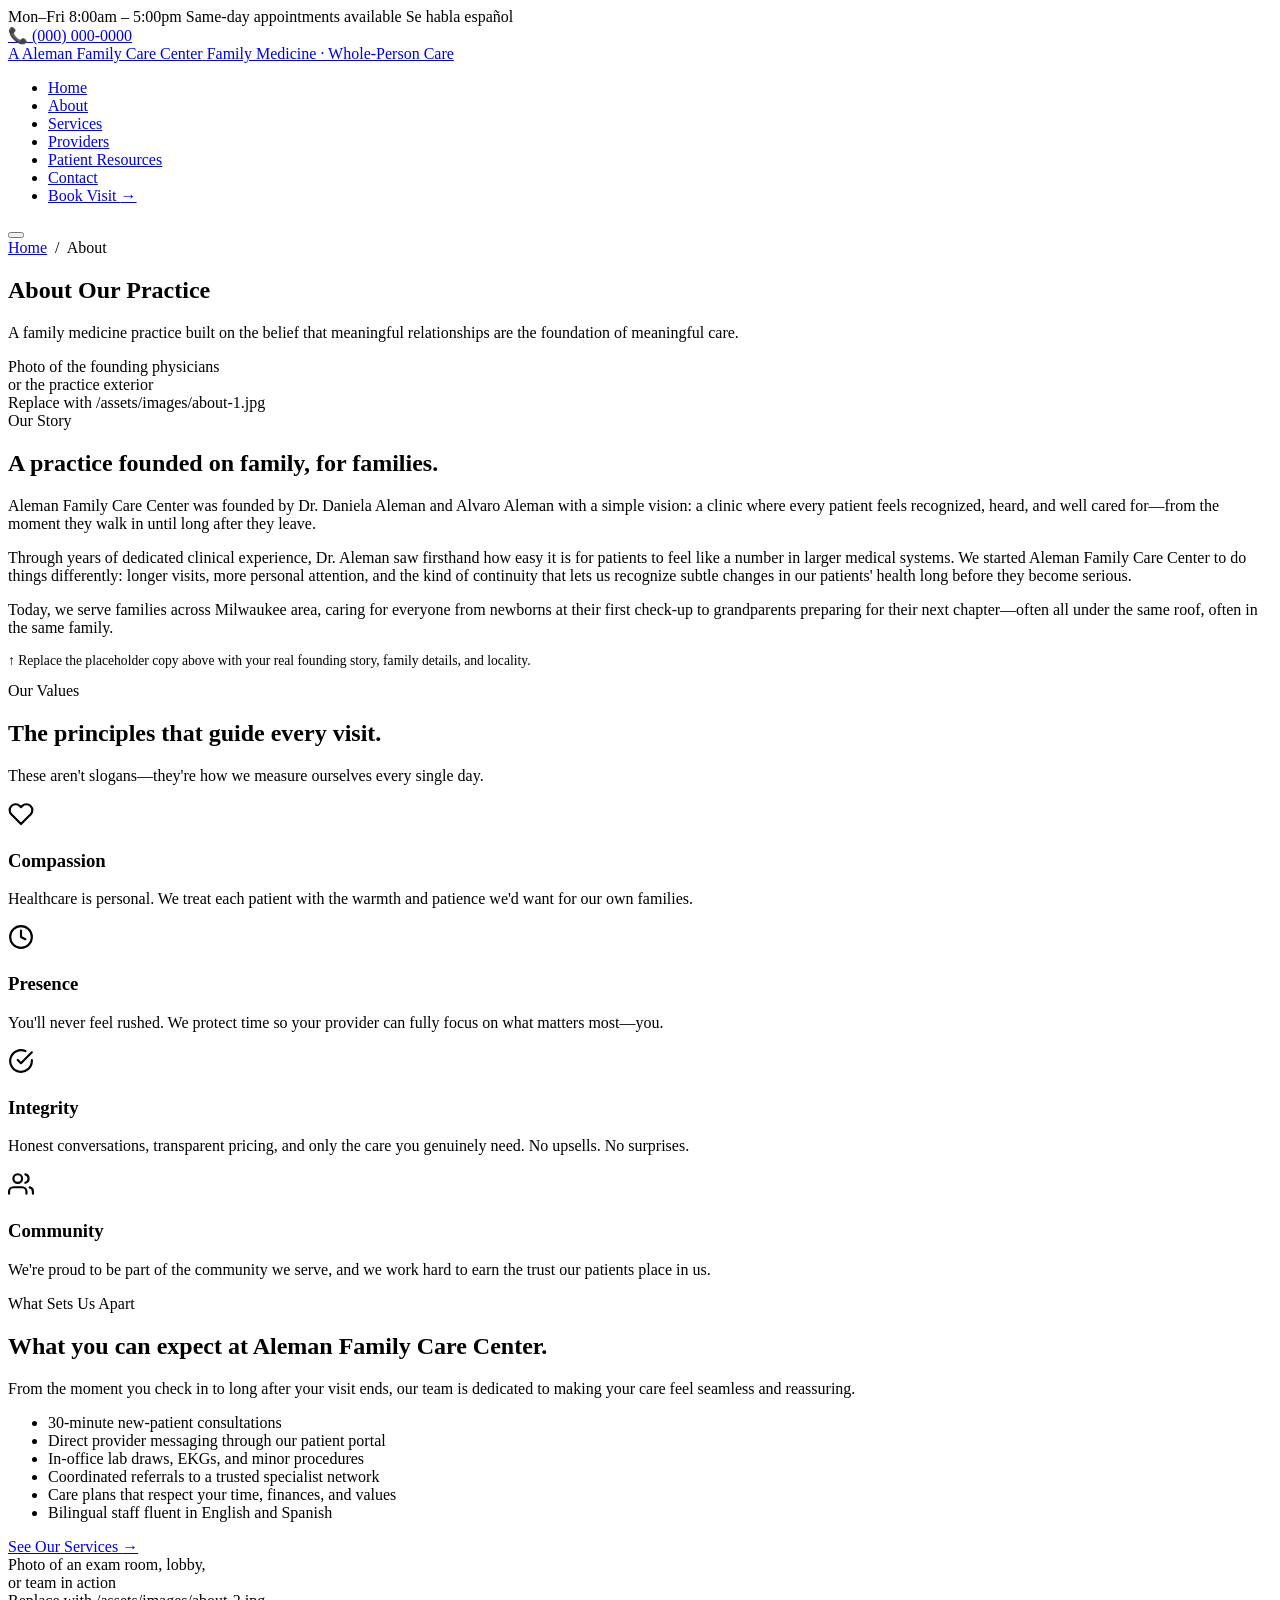
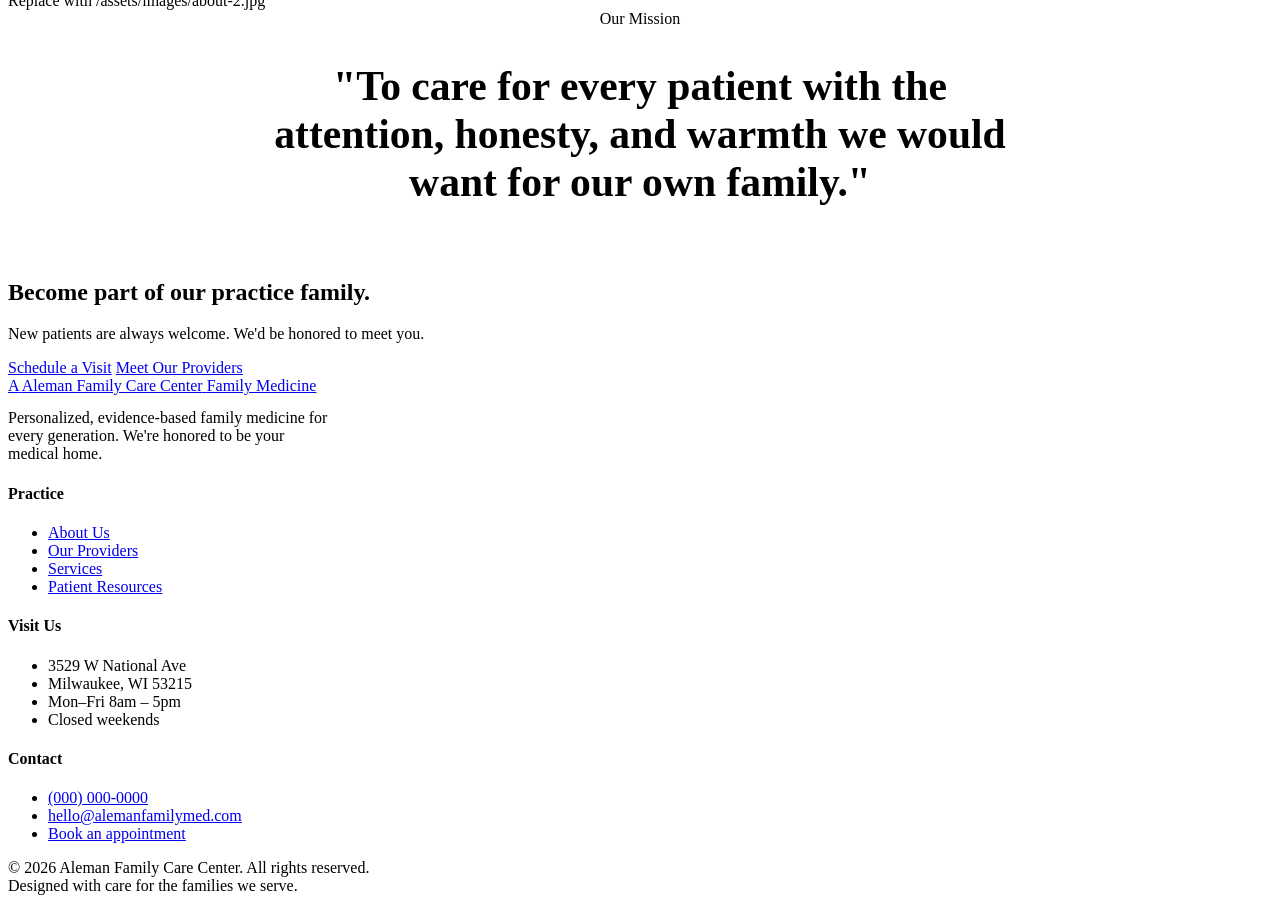
==== about.html @ 735e13fd "Add files via upload" ====
<!DOCTYPE html>
<html lang="en">
<head>
<meta charset="UTF-8" />
<meta name="viewport" content="width=device-width, initial-scale=1.0" />
<title>About — Aleman Family Care Center</title>
<meta name="description" content="Learn about Aleman Family Care Center, our philosophy of whole-person family medicine, and the people behind the practice." />
<link rel="preconnect" href="https://fonts.googleapis.com">
<link rel="preconnect" href="https://fonts.gstatic.com" crossorigin>
<link href="https://fonts.googleapis.com/css2?family=Playfair+Display:ital,wght@0,400;0,500;0,600;0,700;1,400&family=Inter:wght@400;500;600;700&display=swap" rel="stylesheet">
<link rel="stylesheet" href="assets/styles.css" />
</head>
<body>

<div class="utility-bar">
  <div class="container">
    <div class="utility-info">
      <span>Mon–Fri 8:00am – 5:00pm</span>
      <span>Same-day appointments available</span>
      <span>Se habla español</span>
    </div>
    <div><a href="tel:+10000000000">📞 (000) 000-0000</a></div>
  </div>
</div>

<header class="nav">
  <div class="container nav-inner">
    <a href="index.html" class="brand">
      <span class="brand-mark">A</span>
      <span>
        <span class="brand-name">Aleman Family Care Center</span>
        <span class="brand-sub">Family Medicine · Whole-Person Care</span>
      </span>
    </a>
    <nav>
      <ul class="nav-links">
        <li><a href="index.html">Home</a></li>
        <li><a href="about.html">About</a></li>
        <li><a href="services.html">Services</a></li>
        <li><a href="providers.html">Providers</a></li>
        <li><a href="patients.html">Patient Resources</a></li>
        <li><a href="contact.html">Contact</a></li>
        <li><a href="contact.html#schedule" class="btn btn-primary nav-cta">Book Visit <span class="arrow">→</span></a></li>
      </ul>
    </nav>
    <button class="nav-toggle" aria-label="Toggle menu" aria-expanded="false"><span></span></button>
  </div>
</header>

<section class="page-header">
  <div class="container">
    <div class="breadcrumbs"><a href="index.html">Home</a> &nbsp;/&nbsp; About</div>
    <h1>About Our Practice</h1>
    <p>A family medicine practice built on the belief that meaningful relationships are the foundation of meaningful care.</p>
  </div>
</section>

<section>
  <div class="container split">
    <div class="reveal">
      <div class="split-image">
        <div class="placeholder-label">
          Photo of the founding physicians<br/>or the practice exterior
          <div class="placeholder-note">Replace with /assets/images/about-1.jpg</div>
        </div>
      </div>
    </div>
    <div class="split-content reveal">
      <span class="eyebrow">Our Story</span>
      <h2>A practice founded on family, for families.</h2>
      <p>
        Aleman Family Care Center was founded by Dr. Daniela Aleman and
        Alvaro Aleman with a simple vision: a clinic where every patient
        feels recognized, heard, and well cared for—from the moment they walk in
        until long after they leave.
      </p>
      <p>
        Through years of dedicated clinical experience, Dr. Aleman saw firsthand
        how easy it is for patients to feel like a number in larger medical
        systems. We started Aleman Family Care Center to do things
        differently: longer visits, more personal attention, and the kind of
        continuity that lets us recognize subtle changes in our patients' health
        long before they become serious.
      </p>
      <p>
        Today, we serve families across Milwaukee area, caring for everyone from
        newborns at their first check-up to grandparents preparing for their
        next chapter—often all under the same roof, often in the same family.
      </p>
      <p class="placeholder-note" style="color:var(--grey-500); font-size:.85rem;">
        ↑ Replace the placeholder copy above with your real founding story, family details, and locality.
      </p>
    </div>
  </div>
</section>

<section class="section-alt">
  <div class="container">
    <div class="section-head reveal">
      <span class="eyebrow">Our Values</span>
      <h2>The principles that guide every visit.</h2>
      <p>These aren't slogans—they're how we measure ourselves every single day.</p>
    </div>
    <div class="values">
      <div class="value-card reveal">
        <div class="value-icon" aria-hidden="true">
          <svg width="26" height="26" viewBox="0 0 24 24" fill="none" stroke="currentColor" stroke-width="2" stroke-linecap="round" stroke-linejoin="round"><path d="M20.84 4.61a5.5 5.5 0 0 0-7.78 0L12 5.67l-1.06-1.06a5.5 5.5 0 0 0-7.78 7.78l1.06 1.06L12 21.23l7.78-7.78 1.06-1.06a5.5 5.5 0 0 0 0-7.78z"/></svg>
        </div>
        <h3>Compassion</h3>
        <p>Healthcare is personal. We treat each patient with the warmth and patience we'd want for our own families.</p>
      </div>
      <div class="value-card reveal">
        <div class="value-icon" aria-hidden="true">
          <svg width="26" height="26" viewBox="0 0 24 24" fill="none" stroke="currentColor" stroke-width="2" stroke-linecap="round" stroke-linejoin="round"><circle cx="12" cy="12" r="10"/><polyline points="12 6 12 12 16 14"/></svg>
        </div>
        <h3>Presence</h3>
        <p>You'll never feel rushed. We protect time so your provider can fully focus on what matters most—you.</p>
      </div>
      <div class="value-card reveal">
        <div class="value-icon" aria-hidden="true">
          <svg width="26" height="26" viewBox="0 0 24 24" fill="none" stroke="currentColor" stroke-width="2" stroke-linecap="round" stroke-linejoin="round"><path d="M22 11.08V12a10 10 0 1 1-5.93-9.14"/><polyline points="22 4 12 14.01 9 11.01"/></svg>
        </div>
        <h3>Integrity</h3>
        <p>Honest conversations, transparent pricing, and only the care you genuinely need. No upsells. No surprises.</p>
      </div>
      <div class="value-card reveal">
        <div class="value-icon" aria-hidden="true">
          <svg width="26" height="26" viewBox="0 0 24 24" fill="none" stroke="currentColor" stroke-width="2" stroke-linecap="round" stroke-linejoin="round"><path d="M17 21v-2a4 4 0 0 0-4-4H5a4 4 0 0 0-4 4v2"/><circle cx="9" cy="7" r="4"/><path d="M23 21v-2a4 4 0 0 0-3-3.87"/><path d="M16 3.13a4 4 0 0 1 0 7.75"/></svg>
        </div>
        <h3>Community</h3>
        <p>We're proud to be part of the community we serve, and we work hard to earn the trust our patients place in us.</p>
      </div>
    </div>
  </div>
</section>

<section>
  <div class="container split">
    <div class="split-content reveal">
      <span class="eyebrow">What Sets Us Apart</span>
      <h2>What you can expect at Aleman Family Care Center.</h2>
      <p>From the moment you check in to long after your visit ends, our team is dedicated to making your care feel seamless and reassuring.</p>
      <ul class="checklist">
        <li>30-minute new-patient consultations</li>
        <li>Direct provider messaging through our patient portal</li>
        <li>In-office lab draws, EKGs, and minor procedures</li>
        <li>Coordinated referrals to a trusted specialist network</li>
        <li>Care plans that respect your time, finances, and values</li>
        <li>Bilingual staff fluent in English and Spanish</li>
      </ul>
      <a href="services.html" class="btn btn-primary">See Our Services <span class="arrow">→</span></a>
    </div>
    <div class="reveal">
      <div class="split-image">
        <div class="placeholder-label">
          Photo of an exam room, lobby,<br/>or team in action
          <div class="placeholder-note">Replace with /assets/images/about-2.jpg</div>
        </div>
      </div>
    </div>
  </div>
</section>

<section class="section-dark">
  <div class="container" style="text-align:center; max-width:760px; margin:0 auto;">
    <span class="eyebrow" style="color: var(--accent-gold); justify-content:center;">Our Mission</span>
    <h2 style="font-size: clamp(1.8rem, 3.4vw, 2.6rem);">
      "To care for every patient with the attention, honesty, and warmth we would want for our own family."
    </h2>
    <p style="color: rgba(255,255,255,.8); margin-top:24px;">— The Aleman Family Care Center Team</p>
  </div>
</section>

<section>
  <div class="container">
    <div class="cta-banner reveal">
      <div>
        <h2>Become part of our practice family.</h2>
        <p>New patients are always welcome. We'd be honored to meet you.</p>
      </div>
      <div class="cta-actions">
        <a href="contact.html#schedule" class="btn btn-primary">Schedule a Visit</a>
        <a href="providers.html" class="btn btn-outline">Meet Our Providers</a>
      </div>
    </div>
  </div>
</section>

<footer class="footer">
  <div class="container">
    <div class="footer-grid">
      <div>
        <a href="index.html" class="brand">
          <span class="brand-mark">A</span>
          <span>
            <span class="brand-name">Aleman Family Care Center</span>
            <span class="brand-sub">Family Medicine</span>
          </span>
        </a>
        <p style="margin-top:14px; max-width:320px;">Personalized, evidence-based family medicine for every generation. We're honored to be your medical home.</p>
      </div>
      <div>
        <h4>Practice</h4>
        <ul>
          <li><a href="about.html">About Us</a></li>
          <li><a href="providers.html">Our Providers</a></li>
          <li><a href="services.html">Services</a></li>
          <li><a href="patients.html">Patient Resources</a></li>
        </ul>
      </div>
      <div>
        <h4>Visit Us</h4>
        <ul>
          <li>3529 W National Ave</li>
          <li>Milwaukee, WI 53215</li>
          <li>Mon–Fri 8am – 5pm</li>
          <li>Closed weekends</li>
        </ul>
      </div>
      <div>
        <h4>Contact</h4>
        <ul>
          <li><a href="tel:+10000000000">(000) 000-0000</a></li>
          <li><a href="mailto:hello@alemanfamilymed.com">hello@alemanfamilymed.com</a></li>
          <li><a href="contact.html#schedule">Book an appointment</a></li>
        </ul>
      </div>
    </div>
    <div class="footer-bottom">
      <div>© <span id="year">2026</span> Aleman Family Care Center. All rights reserved.</div>
      <div>Designed with care for the families we serve.</div>
    </div>
  </div>
</footer>

<script src="assets/script.js"></script>
</body>
</html>
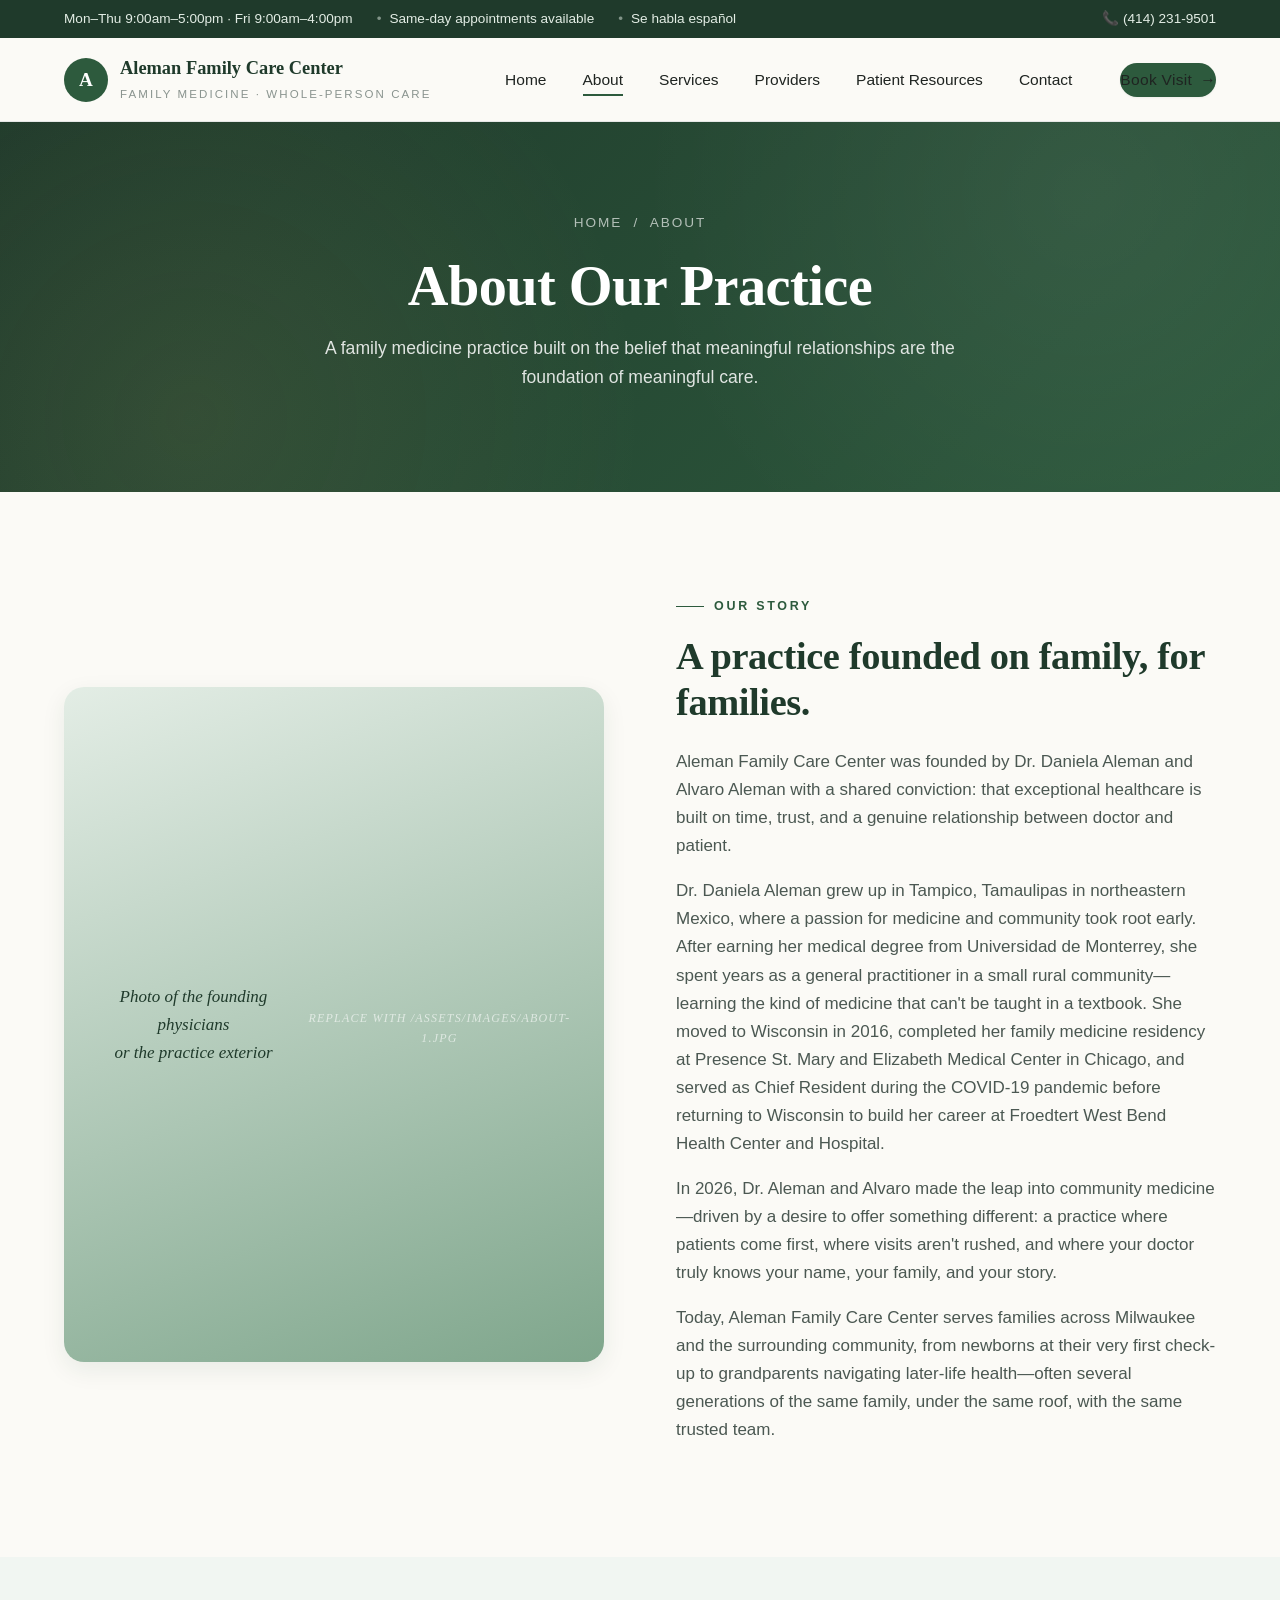
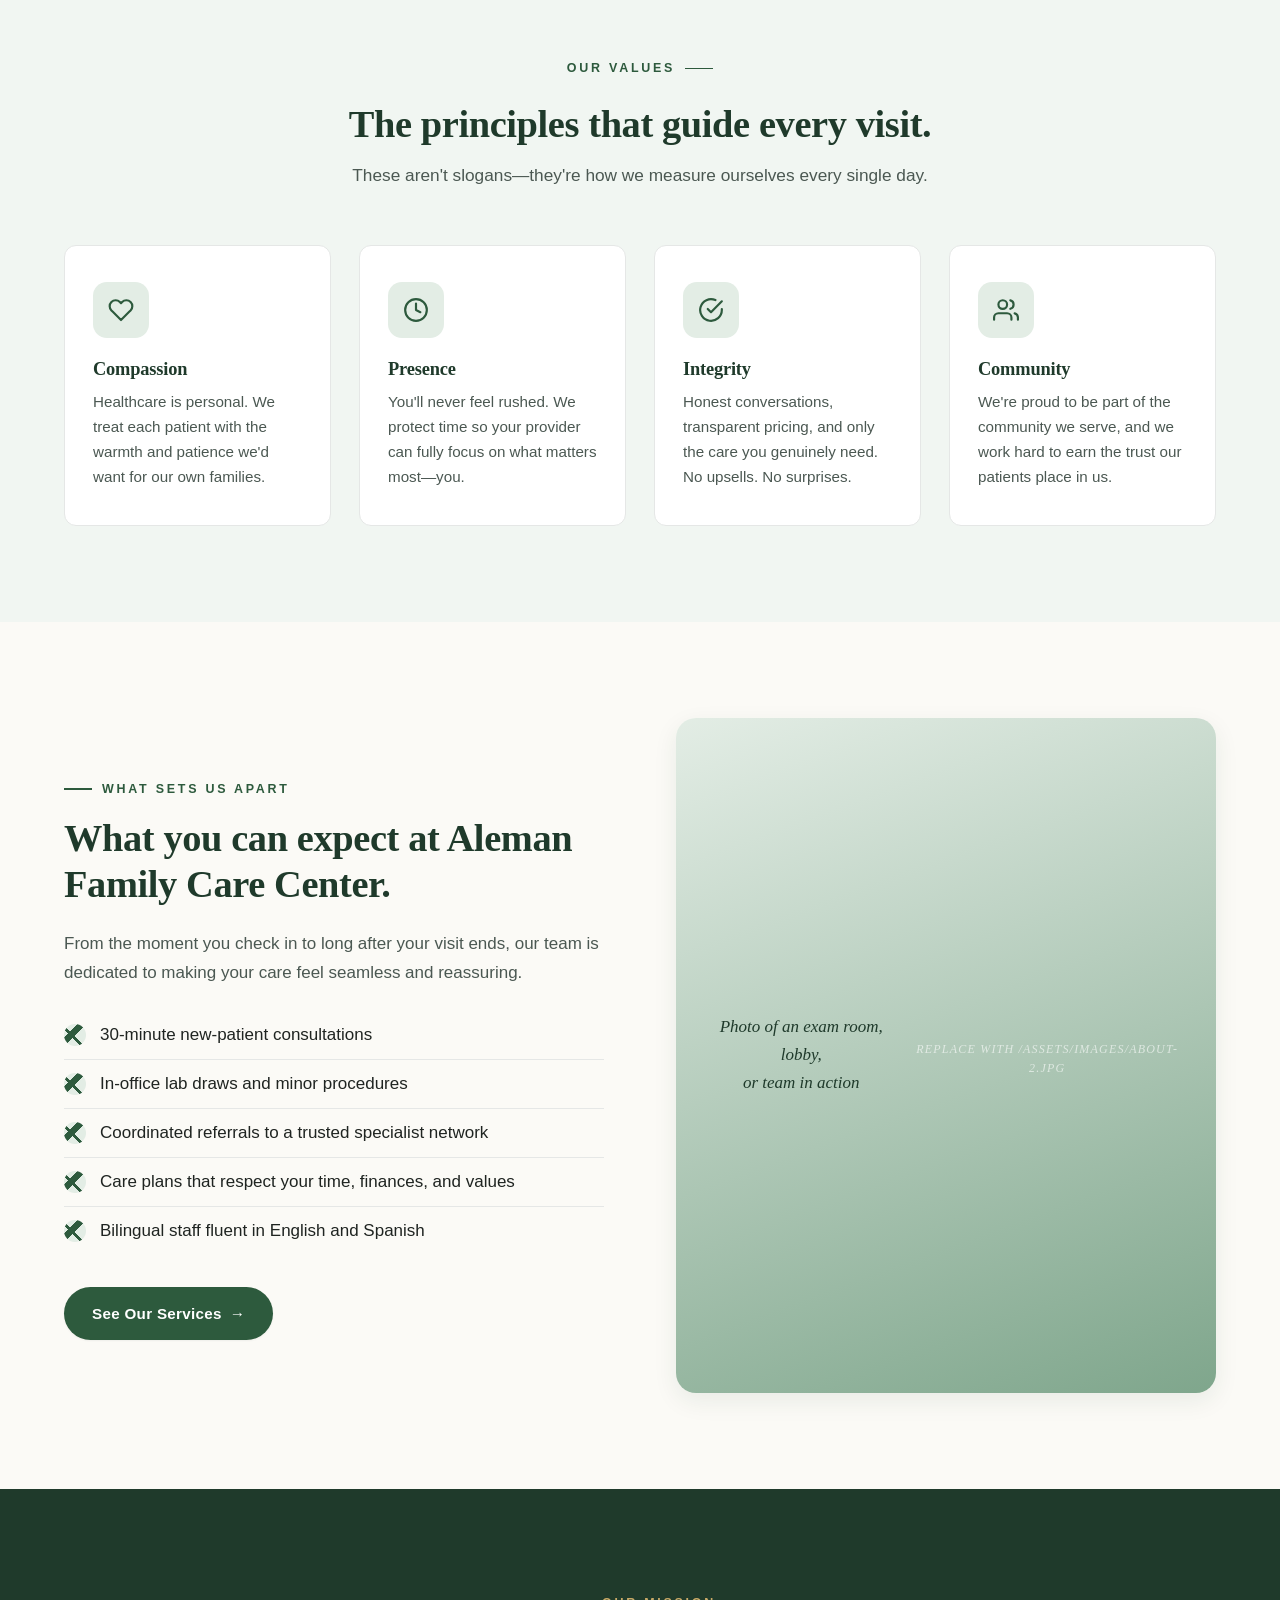
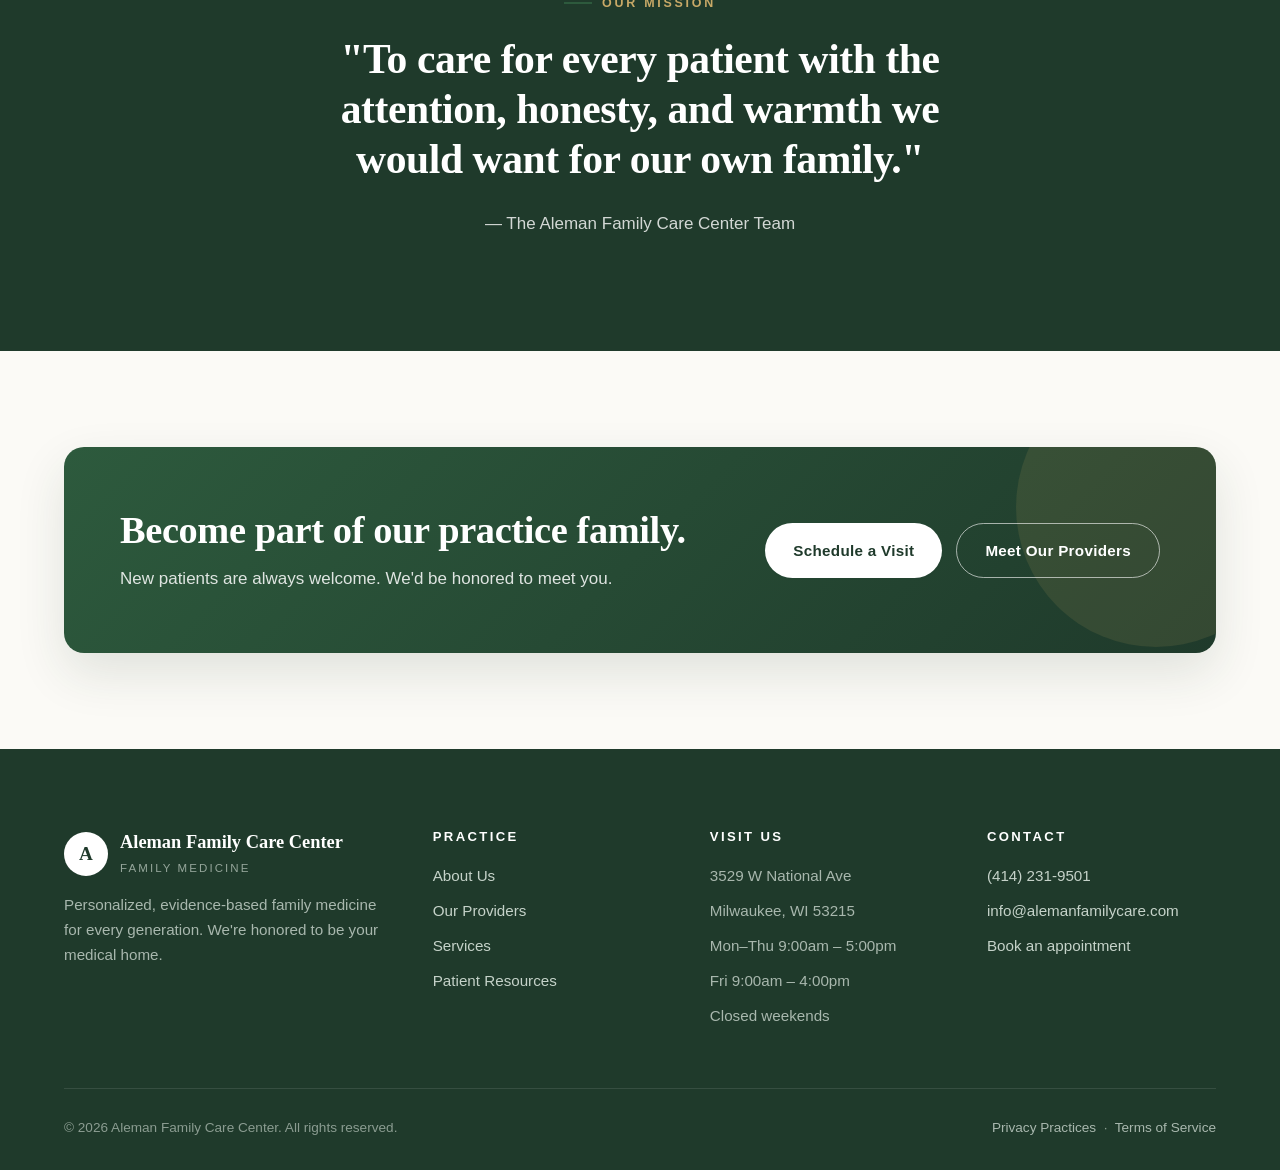
==== commit 2b0231f2: "Update about.html" ====
--- a/about.html
+++ b/about.html
@@ -15,11 +15,11 @@
 <div class="utility-bar">
   <div class="container">
     <div class="utility-info">
-      <span>Mon–Fri 8:00am – 5:00pm</span>
+      <span>Mon–Thu 9:00am–5:00pm · Fri 9:00am–4:00pm</span>
       <span>Same-day appointments available</span>
       <span>Se habla español</span>
     </div>
-    <div><a href="tel:+10000000000">📞 (000) 000-0000</a></div>
+    <div><a href="tel:+14142319501">📞 (414) 231-9501</a></div>
   </div>
 </div>
 
@@ -69,26 +69,32 @@
       <span class="eyebrow">Our Story</span>
       <h2>A practice founded on family, for families.</h2>
       <p>
-        Aleman Family Care Center was founded by Dr. Daniela Aleman and
-        Alvaro Aleman with a simple vision: a clinic where every patient
-        feels recognized, heard, and well cared for—from the moment they walk in
-        until long after they leave.
-      </p>
-      <p>
-        Through years of dedicated clinical experience, Dr. Aleman saw firsthand
-        how easy it is for patients to feel like a number in larger medical
-        systems. We started Aleman Family Care Center to do things
-        differently: longer visits, more personal attention, and the kind of
-        continuity that lets us recognize subtle changes in our patients' health
-        long before they become serious.
-      </p>
-      <p>
-        Today, we serve families across Milwaukee area, caring for everyone from
-        newborns at their first check-up to grandparents preparing for their
-        next chapter—often all under the same roof, often in the same family.
-      </p>
-      <p class="placeholder-note" style="color:var(--grey-500); font-size:.85rem;">
-        ↑ Replace the placeholder copy above with your real founding story, family details, and locality.
+        Aleman Family Care Center was founded by Dr. Daniela Aleman and Alvaro Aleman
+        with a shared conviction: that exceptional healthcare is built on time, trust,
+        and a genuine relationship between doctor and patient.
+      </p>
+      <p>
+        Dr. Daniela Aleman grew up in Tampico, Tamaulipas in northeastern Mexico,
+        where a passion for medicine and community took root early. After earning her
+        medical degree from Universidad de Monterrey, she spent years as a general
+        practitioner in a small rural community—learning the kind of medicine that
+        can't be taught in a textbook. She moved to Wisconsin in 2016, completed
+        her family medicine residency at Presence St. Mary and Elizabeth Medical
+        Center in Chicago, and served as Chief Resident during the COVID-19 pandemic
+        before returning to Wisconsin to build her career at Froedtert West Bend
+        Health Center and Hospital.
+      </p>
+      <p>
+        In 2026, Dr. Aleman and Alvaro made the leap into community medicine—driven
+        by a desire to offer something different: a practice where patients come
+        first, where visits aren't rushed, and where your doctor truly knows your
+        name, your family, and your story.
+      </p>
+      <p>
+        Today, Aleman Family Care Center serves families across Milwaukee and the
+        surrounding community, from newborns at their very first check-up to
+        grandparents navigating later-life health—often several generations of the
+        same family, under the same roof, with the same trusted team.
       </p>
     </div>
   </div>
@@ -142,8 +148,7 @@
       <p>From the moment you check in to long after your visit ends, our team is dedicated to making your care feel seamless and reassuring.</p>
       <ul class="checklist">
         <li>30-minute new-patient consultations</li>
-        <li>Direct provider messaging through our patient portal</li>
-        <li>In-office lab draws, EKGs, and minor procedures</li>
+        <li>In-office lab draws and minor procedures</li>
         <li>Coordinated referrals to a trusted specialist network</li>
         <li>Care plans that respect your time, finances, and values</li>
         <li>Bilingual staff fluent in English and Spanish</li>
@@ -213,22 +218,25 @@
         <ul>
           <li>3529 W National Ave</li>
           <li>Milwaukee, WI 53215</li>
-          <li>Mon–Fri 8am – 5pm</li>
+          <li>Mon–Thu 9:00am – 5:00pm</li>
+          <li>Fri 9:00am – 4:00pm</li>
           <li>Closed weekends</li>
+          
+          
         </ul>
       </div>
       <div>
         <h4>Contact</h4>
         <ul>
-          <li><a href="tel:+10000000000">(000) 000-0000</a></li>
-          <li><a href="mailto:hello@alemanfamilymed.com">hello@alemanfamilymed.com</a></li>
+          <li><a href="tel:+14142319501">(414) 231-9501</a></li>
+          <li><a href="mailto:info@alemanfamilycare.com">info@alemanfamilycare.com</a></li>
           <li><a href="contact.html#schedule">Book an appointment</a></li>
         </ul>
       </div>
     </div>
     <div class="footer-bottom">
       <div>© <span id="year">2026</span> Aleman Family Care Center. All rights reserved.</div>
-      <div>Designed with care for the families we serve.</div>
+      <div><a href="hipaa.html" style="color:rgba(227,237,229,.7);">Privacy Practices</a> &nbsp;&middot;&nbsp; <a href="terms.html" style="color:rgba(227,237,229,.7);">Terms of Service</a></div>
     </div>
   </div>
 </footer>
--- a/assets/styles.css
+++ b/assets/styles.css
@@ -0,0 +1,1053 @@
+/* ==========================================================================
+   Aleman Family Medical Center — Stylesheet
+   Palette:
+     --forest-900: deepest forest green (headings, dark surfaces)
+     --forest-700: primary brand green (buttons, links, nav)
+     --forest-500: mid green (accents, hovers)
+     --sage-200:  pale sage tint (soft backgrounds)
+     --cream:     warm off-white (page background)
+     --grey-*:    neutral greys (text, borders)
+   ========================================================================== */
+
+:root {
+  --forest-900: #1f3a2b;
+  --forest-700: #2d5a3d;
+  --forest-500: #3d7a52;
+  --forest-300: #7fa68c;
+  --sage-200:   #e3ede5;
+  --sage-100:   #f1f6f2;
+  --cream:      #fbfaf6;
+  --grey-900:   #1f2421;
+  --grey-700:   #4b5852;
+  --grey-500:   #8a948f;
+  --grey-300:   #cfd4d1;
+  --grey-200:   #e5e7e6;
+  --grey-100:   #f3f5f3;
+  --white:      #ffffff;
+  --accent-gold: #c8a967;
+
+  --shadow-sm: 0 1px 2px rgba(31, 58, 43, 0.06);
+  --shadow-md: 0 8px 24px rgba(31, 58, 43, 0.08);
+  --shadow-lg: 0 20px 50px rgba(31, 58, 43, 0.12);
+
+  --radius-sm: 6px;
+  --radius-md: 12px;
+  --radius-lg: 20px;
+
+  --font-serif: 'Playfair Display', Georgia, 'Times New Roman', serif;
+  --font-sans:  'Inter', -apple-system, BlinkMacSystemFont, 'Segoe UI', Roboto, sans-serif;
+
+  --container: 1200px;
+  --nav-h: 84px;
+}
+
+/* ---------- Reset & base ---------- */
+*, *::before, *::after { box-sizing: border-box; }
+html { scroll-behavior: smooth; -webkit-text-size-adjust: 100%; }
+body {
+  margin: 0;
+  font-family: var(--font-sans);
+  font-size: 17px;
+  line-height: 1.65;
+  color: var(--grey-900);
+  background: var(--cream);
+  -webkit-font-smoothing: antialiased;
+  -moz-osx-font-smoothing: grayscale;
+}
+img { max-width: 100%; display: block; height: auto; }
+a { color: var(--forest-700); text-decoration: none; transition: color .2s ease; }
+a:hover { color: var(--forest-500); }
+h1, h2, h3, h4 {
+  font-family: var(--font-serif);
+  color: var(--forest-900);
+  line-height: 1.2;
+  margin: 0 0 .6em;
+  font-weight: 600;
+  letter-spacing: -0.01em;
+}
+h1 { font-size: clamp(2.2rem, 4.4vw, 3.6rem); }
+h2 { font-size: clamp(1.7rem, 3vw, 2.4rem); }
+h3 { font-size: 1.25rem; }
+p  { margin: 0 0 1em; color: var(--grey-700); }
+
+.container {
+  width: 100%;
+  max-width: var(--container);
+  margin: 0 auto;
+  padding: 0 24px;
+}
+
+/* ---------- Buttons ---------- */
+.btn {
+  display: inline-flex;
+  align-items: center;
+  gap: 8px;
+  padding: 14px 28px;
+  border-radius: 999px;
+  font-weight: 600;
+  font-size: .95rem;
+  letter-spacing: .02em;
+  cursor: pointer;
+  border: none;
+  transition: transform .15s ease, box-shadow .2s ease, background .2s ease, color .2s ease;
+  text-decoration: none;
+  white-space: nowrap;
+}
+.btn-primary {
+  background: var(--forest-700);
+  color: var(--white);
+  box-shadow: var(--shadow-sm);
+}
+.btn-primary:hover {
+  background: var(--forest-900);
+  color: var(--white);
+  transform: translateY(-1px);
+  box-shadow: var(--shadow-md);
+}
+.btn-outline {
+  background: transparent;
+  color: var(--forest-700);
+  border: 1.5px solid var(--forest-700);
+}
+.btn-outline:hover {
+  background: var(--forest-700);
+  color: var(--white);
+}
+.btn-ghost {
+  background: transparent;
+  color: var(--forest-900);
+  padding: 10px 0;
+}
+.btn-ghost:hover { color: var(--forest-500); }
+.btn .arrow { transition: transform .2s ease; }
+.btn:hover .arrow { transform: translateX(3px); }
+
+/* ---------- Top utility bar ---------- */
+.utility-bar {
+  background: var(--forest-900);
+  color: var(--sage-200);
+  font-size: .85rem;
+  padding: 8px 0;
+}
+.utility-bar .container {
+  display: flex;
+  justify-content: space-between;
+  align-items: center;
+  gap: 16px;
+}
+.utility-bar a { color: var(--sage-200); }
+.utility-bar a:hover { color: var(--white); }
+.utility-info { display: flex; gap: 24px; flex-wrap: wrap; }
+.utility-info span::before { content: "•"; margin-right: 8px; opacity: .5; }
+.utility-info span:first-child::before { content: ""; margin: 0; }
+
+/* ---------- Navigation ---------- */
+.nav {
+  position: sticky;
+  top: 0;
+  z-index: 100;
+  background: rgba(251, 250, 246, 0.92);
+  backdrop-filter: saturate(160%) blur(10px);
+  -webkit-backdrop-filter: saturate(160%) blur(10px);
+  border-bottom: 1px solid var(--grey-200);
+  height: var(--nav-h);
+  display: flex;
+  align-items: center;
+}
+.nav-inner {
+  display: flex;
+  align-items: center;
+  justify-content: space-between;
+  width: 100%;
+}
+.brand {
+  display: flex;
+  align-items: center;
+  gap: 12px;
+  color: var(--forest-900);
+}
+.brand-mark {
+  width: 44px;
+  height: 44px;
+  border-radius: 50%;
+  background: var(--forest-700);
+  color: var(--white);
+  display: flex;
+  align-items: center;
+  justify-content: center;
+  font-family: var(--font-serif);
+  font-weight: 700;
+  font-size: 1.2rem;
+  letter-spacing: .02em;
+}
+.brand-name {
+  font-family: var(--font-serif);
+  font-size: 1.15rem;
+  font-weight: 600;
+  line-height: 1.1;
+}
+.brand-sub {
+  display: block;
+  font-family: var(--font-sans);
+  font-size: .72rem;
+  letter-spacing: .18em;
+  text-transform: uppercase;
+  color: var(--grey-500);
+  margin-top: 2px;
+}
+.nav-links {
+  display: flex;
+  align-items: center;
+  gap: 36px;
+  list-style: none;
+  margin: 0;
+  padding: 0;
+}
+.nav-links a {
+  color: var(--grey-900);
+  font-weight: 500;
+  font-size: .97rem;
+  position: relative;
+  padding: 4px 0;
+}
+.nav-links a::after {
+  content: "";
+  position: absolute;
+  left: 0; bottom: -4px;
+  width: 0; height: 2px;
+  background: var(--forest-700);
+  transition: width .25s ease;
+}
+.nav-links a:hover::after,
+.nav-links a.active::after { width: 100%; }
+.nav-cta { margin-left: 12px; }
+.nav-toggle {
+  display: none;
+  background: transparent;
+  border: 0;
+  width: 44px; height: 44px;
+  cursor: pointer;
+  align-items: center;
+  justify-content: center;
+}
+.nav-toggle span,
+.nav-toggle span::before,
+.nav-toggle span::after {
+  display: block;
+  width: 22px; height: 2px;
+  background: var(--forest-900);
+  position: relative;
+  transition: transform .25s ease, top .25s ease;
+}
+.nav-toggle span::before,
+.nav-toggle span::after { content: ""; position: absolute; left: 0; }
+.nav-toggle span::before { top: -7px; }
+.nav-toggle span::after  { top:  7px; }
+.nav-toggle.open span { background: transparent; }
+.nav-toggle.open span::before { top: 0; transform: rotate(45deg); }
+.nav-toggle.open span::after  { top: 0; transform: rotate(-45deg); }
+
+/* ---------- Hero ---------- */
+.hero {
+  position: relative;
+  padding: 90px 0 110px;
+  overflow: hidden;
+  background:
+    radial-gradient(ellipse at 80% 10%, rgba(61,122,82,.10), transparent 55%),
+    radial-gradient(ellipse at 10% 90%, rgba(45,90,61,.08), transparent 55%),
+    var(--cream);
+}
+.hero-grid {
+  display: grid;
+  grid-template-columns: 1.05fr .95fr;
+  gap: 64px;
+  align-items: center;
+}
+.eyebrow {
+  display: inline-flex;
+  align-items: center;
+  gap: 10px;
+  font-size: .78rem;
+  letter-spacing: .22em;
+  text-transform: uppercase;
+  color: var(--forest-700);
+  font-weight: 600;
+  margin-bottom: 22px;
+}
+.eyebrow::before {
+  content: "";
+  width: 28px;
+  height: 1.5px;
+  background: var(--forest-700);
+}
+.hero h1 { margin-bottom: 22px; }
+.hero h1 .accent {
+  color: var(--forest-700);
+  font-style: italic;
+  font-weight: 400;
+}
+.hero-lede {
+  font-size: 1.12rem;
+  color: var(--grey-700);
+  max-width: 540px;
+  margin-bottom: 36px;
+}
+.hero-actions {
+  display: flex;
+  gap: 14px;
+  flex-wrap: wrap;
+  margin-bottom: 40px;
+}
+.hero-meta {
+  display: flex;
+  gap: 36px;
+  flex-wrap: wrap;
+  padding-top: 28px;
+  border-top: 1px solid var(--grey-200);
+}
+.hero-meta div { font-size: .9rem; color: var(--grey-700); }
+.hero-meta strong {
+  display: block;
+  font-family: var(--font-serif);
+  font-size: 1.5rem;
+  color: var(--forest-900);
+  font-weight: 600;
+}
+
+/* Hero image / placeholder */
+.hero-visual {
+  position: relative;
+  aspect-ratio: 4 / 5;
+  border-radius: var(--radius-lg);
+  overflow: hidden;
+  background: linear-gradient(135deg, var(--forest-700), var(--forest-900));
+  box-shadow: var(--shadow-lg);
+}
+.hero-visual::before {
+  content: "";
+  position: absolute; inset: 0;
+  background-image:
+    radial-gradient(circle at 30% 20%, rgba(255,255,255,.15), transparent 50%),
+    radial-gradient(circle at 70% 80%, rgba(200,169,103,.20), transparent 50%);
+}
+.hero-visual .placeholder-label {
+  position: absolute;
+  inset: 0;
+  display: flex;
+  align-items: center;
+  justify-content: center;
+  text-align: center;
+  color: rgba(255,255,255,.85);
+  font-family: var(--font-serif);
+  font-style: italic;
+  font-size: 1.1rem;
+  padding: 24px;
+}
+.hero-badge {
+  position: absolute;
+  bottom: -24px;
+  left: -24px;
+  background: var(--white);
+  border-radius: var(--radius-md);
+  padding: 22px 26px;
+  box-shadow: var(--shadow-lg);
+  display: flex;
+  align-items: center;
+  gap: 14px;
+  max-width: 260px;
+}
+.hero-badge-icon {
+  width: 48px; height: 48px;
+  border-radius: 50%;
+  background: var(--sage-200);
+  color: var(--forest-700);
+  display: flex; align-items: center; justify-content: center;
+  flex-shrink: 0;
+}
+.hero-badge-text strong {
+  display: block;
+  font-family: var(--font-serif);
+  color: var(--forest-900);
+  font-size: 1.05rem;
+}
+.hero-badge-text span {
+  font-size: .85rem;
+  color: var(--grey-700);
+}
+
+/* ---------- Sections ---------- */
+section { padding: 96px 0; }
+.section-head {
+  max-width: 720px;
+  margin: 0 auto 56px;
+  text-align: center;
+}
+.section-head .eyebrow { justify-content: center; }
+.section-head .eyebrow::before { display: none; }
+.section-head .eyebrow::after {
+  content: "";
+  width: 28px;
+  height: 1.5px;
+  background: var(--forest-700);
+}
+.section-head .eyebrow {
+  display: inline-flex;
+}
+.section-head .eyebrow {
+  position: relative;
+}
+.section-head h2 { margin-bottom: 14px; }
+.section-head p {
+  font-size: 1.08rem;
+  color: var(--grey-700);
+}
+
+.section-alt { background: var(--sage-100); }
+.section-dark {
+  background: var(--forest-900);
+  color: var(--sage-200);
+}
+.section-dark h1, .section-dark h2, .section-dark h3 { color: var(--white); }
+.section-dark p { color: var(--sage-200); }
+
+/* ---------- Value proposition strip ---------- */
+.values {
+  display: grid;
+  grid-template-columns: repeat(4, 1fr);
+  gap: 28px;
+}
+.value-card {
+  background: var(--white);
+  border-radius: var(--radius-md);
+  padding: 36px 28px;
+  border: 1px solid var(--grey-200);
+  transition: transform .25s ease, box-shadow .25s ease, border-color .25s ease;
+}
+.value-card:hover {
+  transform: translateY(-4px);
+  box-shadow: var(--shadow-md);
+  border-color: var(--forest-300);
+}
+.value-icon {
+  width: 56px; height: 56px;
+  border-radius: 14px;
+  background: var(--sage-200);
+  color: var(--forest-700);
+  display: flex; align-items: center; justify-content: center;
+  margin-bottom: 20px;
+}
+.value-card h3 { margin-bottom: 8px; font-size: 1.15rem; }
+.value-card p { margin: 0; font-size: .95rem; }
+
+/* ---------- Services grid ---------- */
+.services-grid {
+  display: grid;
+  grid-template-columns: repeat(3, 1fr);
+  gap: 28px;
+}
+.service-card {
+  background: var(--white);
+  border-radius: var(--radius-md);
+  padding: 36px 30px;
+  border: 1px solid var(--grey-200);
+  display: flex;
+  flex-direction: column;
+  transition: transform .25s ease, box-shadow .25s ease, border-color .25s ease;
+}
+.service-card:hover {
+  transform: translateY(-4px);
+  border-color: var(--forest-300);
+  box-shadow: var(--shadow-md);
+}
+.service-card .value-icon { background: var(--forest-700); color: var(--white); }
+.service-card h3 { margin-bottom: 10px; }
+.service-card p { flex: 1; }
+.service-card .more {
+  display: inline-flex;
+  align-items: center;
+  gap: 6px;
+  font-weight: 600;
+  margin-top: 12px;
+  color: var(--forest-700);
+}
+
+/* ---------- Split content ---------- */
+.split {
+  display: grid;
+  grid-template-columns: 1fr 1fr;
+  gap: 72px;
+  align-items: center;
+}
+.split-image {
+  aspect-ratio: 4 / 5;
+  border-radius: var(--radius-lg);
+  background: linear-gradient(160deg, var(--sage-200), var(--forest-300));
+  box-shadow: var(--shadow-md);
+  position: relative;
+  overflow: hidden;
+}
+.split-image .placeholder-label {
+  position: absolute; inset: 0;
+  display: flex; align-items: center; justify-content: center;
+  text-align: center; padding: 24px;
+  color: var(--forest-900);
+  font-family: var(--font-serif);
+  font-style: italic;
+}
+.split-content .eyebrow { margin-bottom: 16px; }
+.checklist {
+  list-style: none;
+  margin: 24px 0 32px;
+  padding: 0;
+}
+.checklist li {
+  position: relative;
+  padding: 10px 0 10px 36px;
+  border-bottom: 1px solid var(--grey-200);
+  color: var(--grey-900);
+  font-weight: 500;
+}
+.checklist li:last-child { border-bottom: 0; }
+.checklist li::before {
+  content: "";
+  position: absolute;
+  left: 0; top: 50%;
+  transform: translateY(-50%);
+  width: 22px; height: 22px;
+  border-radius: 50%;
+  background: var(--sage-200);
+  background-image:
+    linear-gradient(45deg, transparent 38%, var(--forest-700) 38% 46%, transparent 46%),
+    linear-gradient(-45deg, transparent 50%, var(--forest-700) 50% 70%, transparent 70%);
+}
+
+/* ---------- Stats strip ---------- */
+.stats {
+  display: grid;
+  grid-template-columns: repeat(4, 1fr);
+  gap: 24px;
+  text-align: center;
+}
+.stat strong {
+  display: block;
+  font-family: var(--font-serif);
+  font-size: 2.6rem;
+  color: var(--white);
+  margin-bottom: 6px;
+  font-weight: 600;
+}
+.stat span {
+  font-size: .9rem;
+  letter-spacing: .12em;
+  text-transform: uppercase;
+  color: var(--sage-200);
+  opacity: .9;
+}
+
+/* ---------- Provider cards ---------- */
+.providers {
+  display: grid;
+  grid-template-columns: repeat(2, 1fr);
+  gap: 36px;
+}
+.provider-card {
+  background: var(--white);
+  border-radius: var(--radius-lg);
+  overflow: hidden;
+  box-shadow: var(--shadow-sm);
+  border: 1px solid var(--grey-200);
+  display: grid;
+  grid-template-columns: 240px 1fr;
+}
+.provider-photo {
+  background: linear-gradient(160deg, var(--forest-500), var(--forest-900));
+  position: relative;
+  min-height: 100%;
+}
+.provider-photo .placeholder-label {
+  position: absolute; inset: 0;
+  display: flex; align-items: center; justify-content: center;
+  text-align: center; padding: 16px;
+  color: var(--white);
+  font-family: var(--font-serif);
+  font-style: italic;
+  font-size: .95rem;
+}
+.provider-body { padding: 30px; }
+.provider-body h3 { margin-bottom: 4px; }
+.provider-role {
+  font-size: .85rem;
+  letter-spacing: .14em;
+  text-transform: uppercase;
+  color: var(--forest-700);
+  font-weight: 600;
+  margin-bottom: 16px;
+  display: block;
+}
+.credentials {
+  display: flex;
+  gap: 8px;
+  flex-wrap: wrap;
+  margin-top: 16px;
+}
+.credentials span {
+  background: var(--sage-100);
+  color: var(--forest-900);
+  font-size: .78rem;
+  font-weight: 600;
+  padding: 6px 12px;
+  border-radius: 999px;
+}
+
+/* ---------- Testimonials ---------- */
+.testimonials {
+  display: grid;
+  grid-template-columns: repeat(3, 1fr);
+  gap: 28px;
+}
+.testimonial {
+  background: var(--white);
+  border-radius: var(--radius-md);
+  padding: 32px 28px;
+  border: 1px solid var(--grey-200);
+  position: relative;
+}
+.testimonial::before {
+  content: "“";
+  position: absolute;
+  top: 8px; left: 18px;
+  font-family: var(--font-serif);
+  font-size: 4.5rem;
+  color: var(--sage-200);
+  line-height: 1;
+}
+.testimonial p {
+  position: relative;
+  font-size: 1rem;
+  color: var(--grey-900);
+  margin-bottom: 20px;
+  font-style: italic;
+}
+.testimonial-author {
+  display: flex; align-items: center; gap: 12px;
+}
+.testimonial-avatar {
+  width: 44px; height: 44px;
+  border-radius: 50%;
+  background: var(--forest-700);
+  color: var(--white);
+  display: flex; align-items: center; justify-content: center;
+  font-family: var(--font-serif);
+  font-weight: 600;
+}
+.testimonial-name {
+  font-weight: 600;
+  color: var(--forest-900);
+  font-size: .95rem;
+}
+.testimonial-meta {
+  font-size: .8rem;
+  color: var(--grey-500);
+}
+
+/* ---------- Insurance strip ---------- */
+.insurance-strip {
+  display: flex;
+  flex-wrap: wrap;
+  justify-content: center;
+  gap: 18px;
+  margin-top: 32px;
+}
+.insurance-strip span {
+  background: var(--white);
+  border: 1px solid var(--grey-200);
+  border-radius: 999px;
+  padding: 10px 22px;
+  font-weight: 500;
+  font-size: .92rem;
+  color: var(--grey-700);
+}
+
+/* ---------- CTA banner ---------- */
+.cta-banner {
+  background: linear-gradient(135deg, var(--forest-700), var(--forest-900));
+  border-radius: var(--radius-lg);
+  padding: 60px 56px;
+  color: var(--white);
+  display: grid;
+  grid-template-columns: 1.4fr 1fr;
+  gap: 36px;
+  align-items: center;
+  box-shadow: var(--shadow-lg);
+  position: relative;
+  overflow: hidden;
+}
+.cta-banner::after {
+  content: "";
+  position: absolute;
+  right: -80px; top: -80px;
+  width: 280px; height: 280px;
+  border-radius: 50%;
+  background: rgba(200,169,103,0.12);
+}
+.cta-banner h2 { color: var(--white); margin-bottom: 12px; }
+.cta-banner p { color: rgba(255,255,255,.85); margin: 0; }
+.cta-banner .btn-primary {
+  background: var(--white);
+  color: var(--forest-900);
+}
+.cta-banner .btn-primary:hover {
+  background: var(--accent-gold);
+  color: var(--forest-900);
+}
+.cta-actions {
+  display: flex; gap: 14px;
+  justify-content: flex-end;
+  flex-wrap: wrap;
+  position: relative;
+  z-index: 1;
+}
+.cta-banner .btn-outline {
+  color: var(--white);
+  border-color: rgba(255,255,255,.6);
+}
+.cta-banner .btn-outline:hover {
+  background: var(--white);
+  color: var(--forest-900);
+}
+
+/* ---------- Footer ---------- */
+.footer {
+  background: var(--forest-900);
+  color: var(--sage-200);
+  padding: 80px 0 30px;
+}
+.footer-grid {
+  display: grid;
+  grid-template-columns: 1.4fr 1fr 1fr 1fr;
+  gap: 48px;
+  margin-bottom: 50px;
+}
+.footer h4 {
+  font-family: var(--font-sans);
+  color: var(--white);
+  font-size: .82rem;
+  text-transform: uppercase;
+  letter-spacing: .18em;
+  margin-bottom: 18px;
+  font-weight: 600;
+}
+.footer p, .footer li { color: rgba(227,237,229,.7); font-size: .95rem; }
+.footer ul { list-style: none; margin: 0; padding: 0; }
+.footer li { margin-bottom: 10px; }
+.footer a { color: rgba(227,237,229,.85); }
+.footer a:hover { color: var(--white); }
+.footer .brand-name { color: var(--white); }
+.footer .brand-sub  { color: rgba(227,237,229,.6); }
+.footer .brand-mark {
+  background: var(--white);
+  color: var(--forest-900);
+}
+.footer-bottom {
+  border-top: 1px solid rgba(255,255,255,.1);
+  padding-top: 28px;
+  display: flex;
+  justify-content: space-between;
+  align-items: center;
+  flex-wrap: wrap;
+  gap: 12px;
+  font-size: .85rem;
+  color: rgba(227,237,229,.55);
+}
+
+/* ---------- Page header (interior pages) ---------- */
+.page-header {
+  background: linear-gradient(135deg, var(--forest-900), var(--forest-700));
+  color: var(--white);
+  padding: 90px 0 100px;
+  text-align: center;
+  position: relative;
+  overflow: hidden;
+}
+.page-header::before {
+  content: "";
+  position: absolute;
+  inset: 0;
+  background:
+    radial-gradient(circle at 15% 80%, rgba(200,169,103,.10), transparent 40%),
+    radial-gradient(circle at 85% 20%, rgba(255,255,255,.06), transparent 40%);
+}
+.page-header .container { position: relative; }
+.page-header h1 { color: var(--white); margin-bottom: 14px; }
+.page-header p {
+  color: rgba(255,255,255,.85);
+  font-size: 1.1rem;
+  max-width: 640px;
+  margin: 0 auto;
+}
+.breadcrumbs {
+  font-size: .85rem;
+  letter-spacing: .14em;
+  text-transform: uppercase;
+  color: rgba(255,255,255,.65);
+  margin-bottom: 18px;
+}
+.breadcrumbs a { color: rgba(255,255,255,.65); }
+.breadcrumbs a:hover { color: var(--white); }
+
+/* ---------- Detailed service list (Services page) ---------- */
+.service-detail {
+  display: grid;
+  grid-template-columns: 280px 1fr;
+  gap: 48px;
+  padding: 48px 0;
+  border-bottom: 1px solid var(--grey-200);
+}
+.service-detail:last-child { border-bottom: 0; }
+.service-detail h3 {
+  font-size: 1.6rem;
+  margin-bottom: 8px;
+}
+.service-detail .eyebrow { margin-bottom: 14px; }
+.service-detail ul {
+  columns: 2;
+  column-gap: 32px;
+  padding-left: 18px;
+  margin-top: 14px;
+}
+.service-detail ul li {
+  padding: 4px 0;
+  color: var(--grey-700);
+  break-inside: avoid;
+}
+
+/* ---------- Contact / forms ---------- */
+.contact-grid {
+  display: grid;
+  grid-template-columns: 1fr 1.1fr;
+  gap: 64px;
+}
+.info-card {
+  background: var(--white);
+  border-radius: var(--radius-md);
+  padding: 30px;
+  border: 1px solid var(--grey-200);
+  margin-bottom: 16px;
+}
+.info-card h3 {
+  font-size: 1.05rem;
+  font-family: var(--font-sans);
+  letter-spacing: .12em;
+  text-transform: uppercase;
+  color: var(--forest-700);
+  margin-bottom: 14px;
+  font-weight: 600;
+}
+.info-card p, .info-card a { font-size: 1.02rem; }
+.hours-table { width: 100%; }
+.hours-table tr td { padding: 6px 0; }
+.hours-table tr td:first-child { color: var(--grey-700); }
+.hours-table tr td:last-child { text-align: right; font-weight: 500; color: var(--forest-900); }
+
+.form-card {
+  background: var(--white);
+  border-radius: var(--radius-lg);
+  padding: 40px;
+  border: 1px solid var(--grey-200);
+  box-shadow: var(--shadow-sm);
+}
+.form-row {
+  display: grid;
+  grid-template-columns: 1fr 1fr;
+  gap: 18px;
+  margin-bottom: 16px;
+}
+.field { display: flex; flex-direction: column; margin-bottom: 16px; }
+.field label {
+  font-size: .85rem;
+  font-weight: 600;
+  color: var(--forest-900);
+  margin-bottom: 6px;
+  letter-spacing: .04em;
+}
+.field input,
+.field textarea,
+.field select {
+  font: inherit;
+  font-size: 1rem;
+  padding: 12px 14px;
+  border: 1px solid var(--grey-300);
+  background: var(--cream);
+  border-radius: var(--radius-sm);
+  color: var(--grey-900);
+  transition: border-color .2s ease, box-shadow .2s ease;
+  width: 100%;
+}
+.field input:focus,
+.field textarea:focus,
+.field select:focus {
+  outline: none;
+  border-color: var(--forest-500);
+  box-shadow: 0 0 0 3px rgba(61,122,82,.15);
+}
+.field textarea { resize: vertical; min-height: 120px; }
+.form-note { font-size: .85rem; color: var(--grey-500); margin-top: 8px; }
+
+/* ---------- Map placeholder ---------- */
+.map-placeholder {
+  border-radius: var(--radius-md);
+  overflow: hidden;
+  aspect-ratio: 16/9;
+  background:
+    linear-gradient(135deg, var(--sage-200), var(--sage-100)),
+    repeating-linear-gradient(45deg, var(--grey-200), var(--grey-200) 1px, transparent 1px, transparent 14px);
+  position: relative;
+  display: flex;
+  align-items: center;
+  justify-content: center;
+  color: var(--forest-900);
+  font-family: var(--font-serif);
+  font-style: italic;
+  text-align: center;
+  padding: 24px;
+  border: 1px solid var(--grey-200);
+}
+
+/* ---------- Resource cards (patients page) ---------- */
+.resource-grid {
+  display: grid;
+  grid-template-columns: repeat(3, 1fr);
+  gap: 28px;
+}
+.resource-card {
+  background: var(--white);
+  border-radius: var(--radius-md);
+  padding: 32px 28px;
+  border: 1px solid var(--grey-200);
+  transition: transform .25s ease, box-shadow .25s ease, border-color .25s ease;
+}
+.resource-card:hover {
+  transform: translateY(-4px);
+  border-color: var(--forest-300);
+  box-shadow: var(--shadow-md);
+}
+.resource-card h3 { font-size: 1.15rem; margin-bottom: 10px; }
+.resource-card p { font-size: .95rem; }
+.resource-card .value-icon {
+  background: var(--forest-700);
+  color: var(--white);
+}
+
+/* ---------- FAQ ---------- */
+.faq { max-width: 820px; margin: 0 auto; }
+.faq-item {
+  border-bottom: 1px solid var(--grey-200);
+  padding: 4px 0;
+}
+.faq-item summary {
+  cursor: pointer;
+  padding: 22px 40px 22px 4px;
+  font-family: var(--font-serif);
+  font-size: 1.15rem;
+  font-weight: 500;
+  color: var(--forest-900);
+  list-style: none;
+  position: relative;
+}
+.faq-item summary::-webkit-details-marker { display: none; }
+.faq-item summary::after {
+  content: "+";
+  position: absolute;
+  right: 8px; top: 50%;
+  transform: translateY(-50%);
+  font-size: 1.5rem;
+  color: var(--forest-700);
+  transition: transform .2s ease;
+  font-family: var(--font-sans);
+  font-weight: 300;
+}
+.faq-item[open] summary::after { content: "−"; }
+.faq-item p {
+  padding: 0 4px 22px;
+  color: var(--grey-700);
+}
+
+/* ---------- Placeholder helper (visible in dev only) ---------- */
+.placeholder-note {
+  font-size: .75rem;
+  color: rgba(255,255,255,.6);
+  text-align: center;
+  margin-top: 8px;
+  letter-spacing: .1em;
+  text-transform: uppercase;
+}
+
+/* ---------- Animations ---------- */
+.reveal {
+  opacity: 0;
+  transform: translateY(20px);
+  transition: opacity .7s ease, transform .7s ease;
+}
+.reveal.visible {
+  opacity: 1;
+  transform: translateY(0);
+}
+
+/* ---------- Responsive ---------- */
+@media (max-width: 960px) {
+  .nav-links {
+    position: fixed;
+    inset: var(--nav-h) 0 auto 0;
+    background: var(--cream);
+    border-bottom: 1px solid var(--grey-200);
+    flex-direction: column;
+    gap: 0;
+    padding: 24px;
+    transform: translateY(-120%);
+    transition: transform .3s ease;
+    box-shadow: var(--shadow-md);
+  }
+  .nav-links.open { transform: translateY(0); }
+  .nav-links li { width: 100%; }
+  .nav-links a {
+    display: block;
+    padding: 14px 0;
+    border-bottom: 1px solid var(--grey-200);
+    font-size: 1.05rem;
+  }
+  .nav-links a::after { display: none; }
+  .nav-cta { margin: 12px 0 0; width: 100%; justify-content: center; }
+  .nav-toggle { display: flex; }
+
+  .hero { padding: 60px 0 80px; }
+  .hero-grid { grid-template-columns: 1fr; gap: 48px; }
+  .hero-badge { left: 16px; bottom: -32px; }
+
+  section { padding: 72px 0; }
+
+  .values { grid-template-columns: repeat(2, 1fr); }
+  .services-grid { grid-template-columns: 1fr; }
+  .split { grid-template-columns: 1fr; gap: 40px; }
+  .stats { grid-template-columns: repeat(2, 1fr); gap: 32px; }
+  .providers { grid-template-columns: 1fr; }
+  .provider-card { grid-template-columns: 1fr; }
+  .provider-photo { aspect-ratio: 4/3; min-height: 0; }
+  .testimonials { grid-template-columns: 1fr; }
+  .cta-banner { grid-template-columns: 1fr; padding: 44px 32px; }
+  .cta-actions { justify-content: flex-start; }
+  .footer-grid { grid-template-columns: 1fr 1fr; gap: 36px; }
+  .service-detail { grid-template-columns: 1fr; gap: 16px; }
+  .service-detail ul { columns: 1; }
+  .contact-grid { grid-template-columns: 1fr; gap: 40px; }
+  .resource-grid { grid-template-columns: 1fr; }
+  .utility-bar { display: none; }
+}
+
+@media (max-width: 520px) {
+  body { font-size: 16px; }
+  .values { grid-template-columns: 1fr; }
+  .stats { grid-template-columns: 1fr; }
+  .footer-grid { grid-template-columns: 1fr; }
+  .form-row { grid-template-columns: 1fr; }
+  .form-card { padding: 28px; }
+}
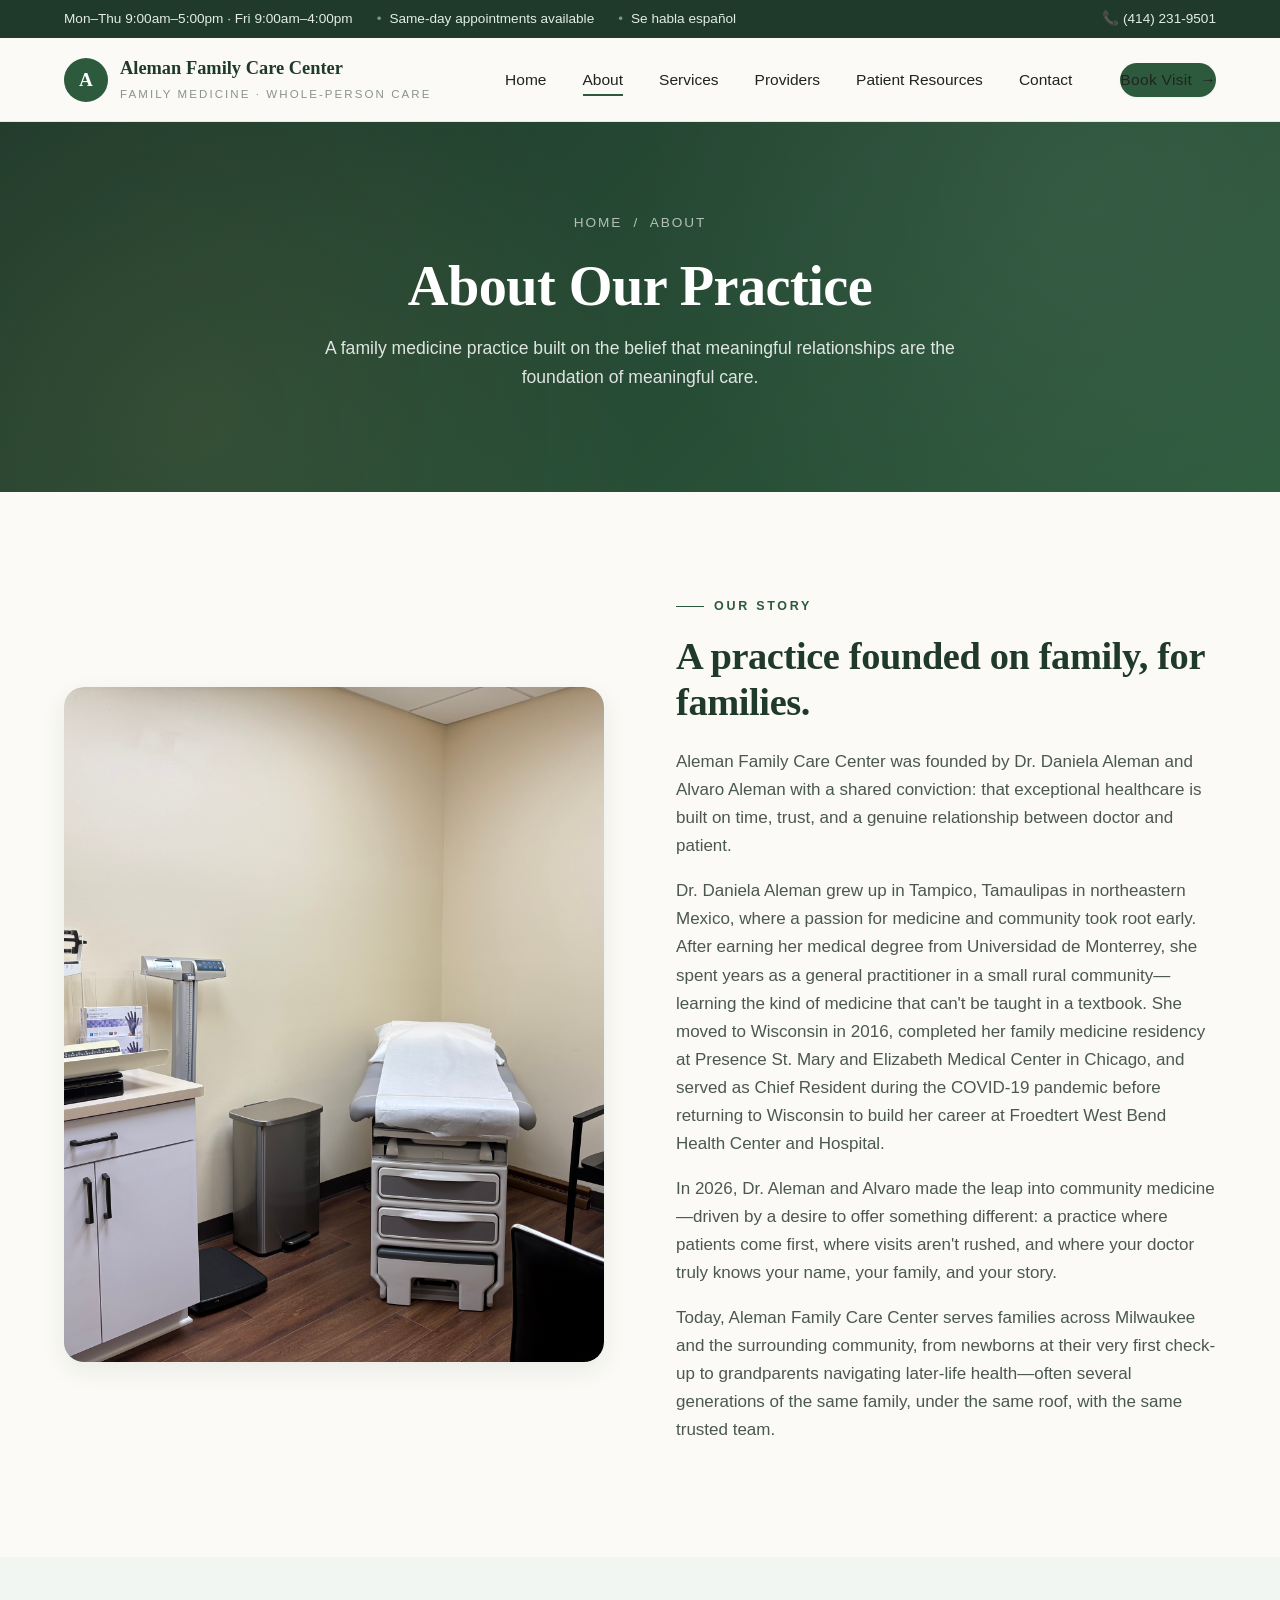
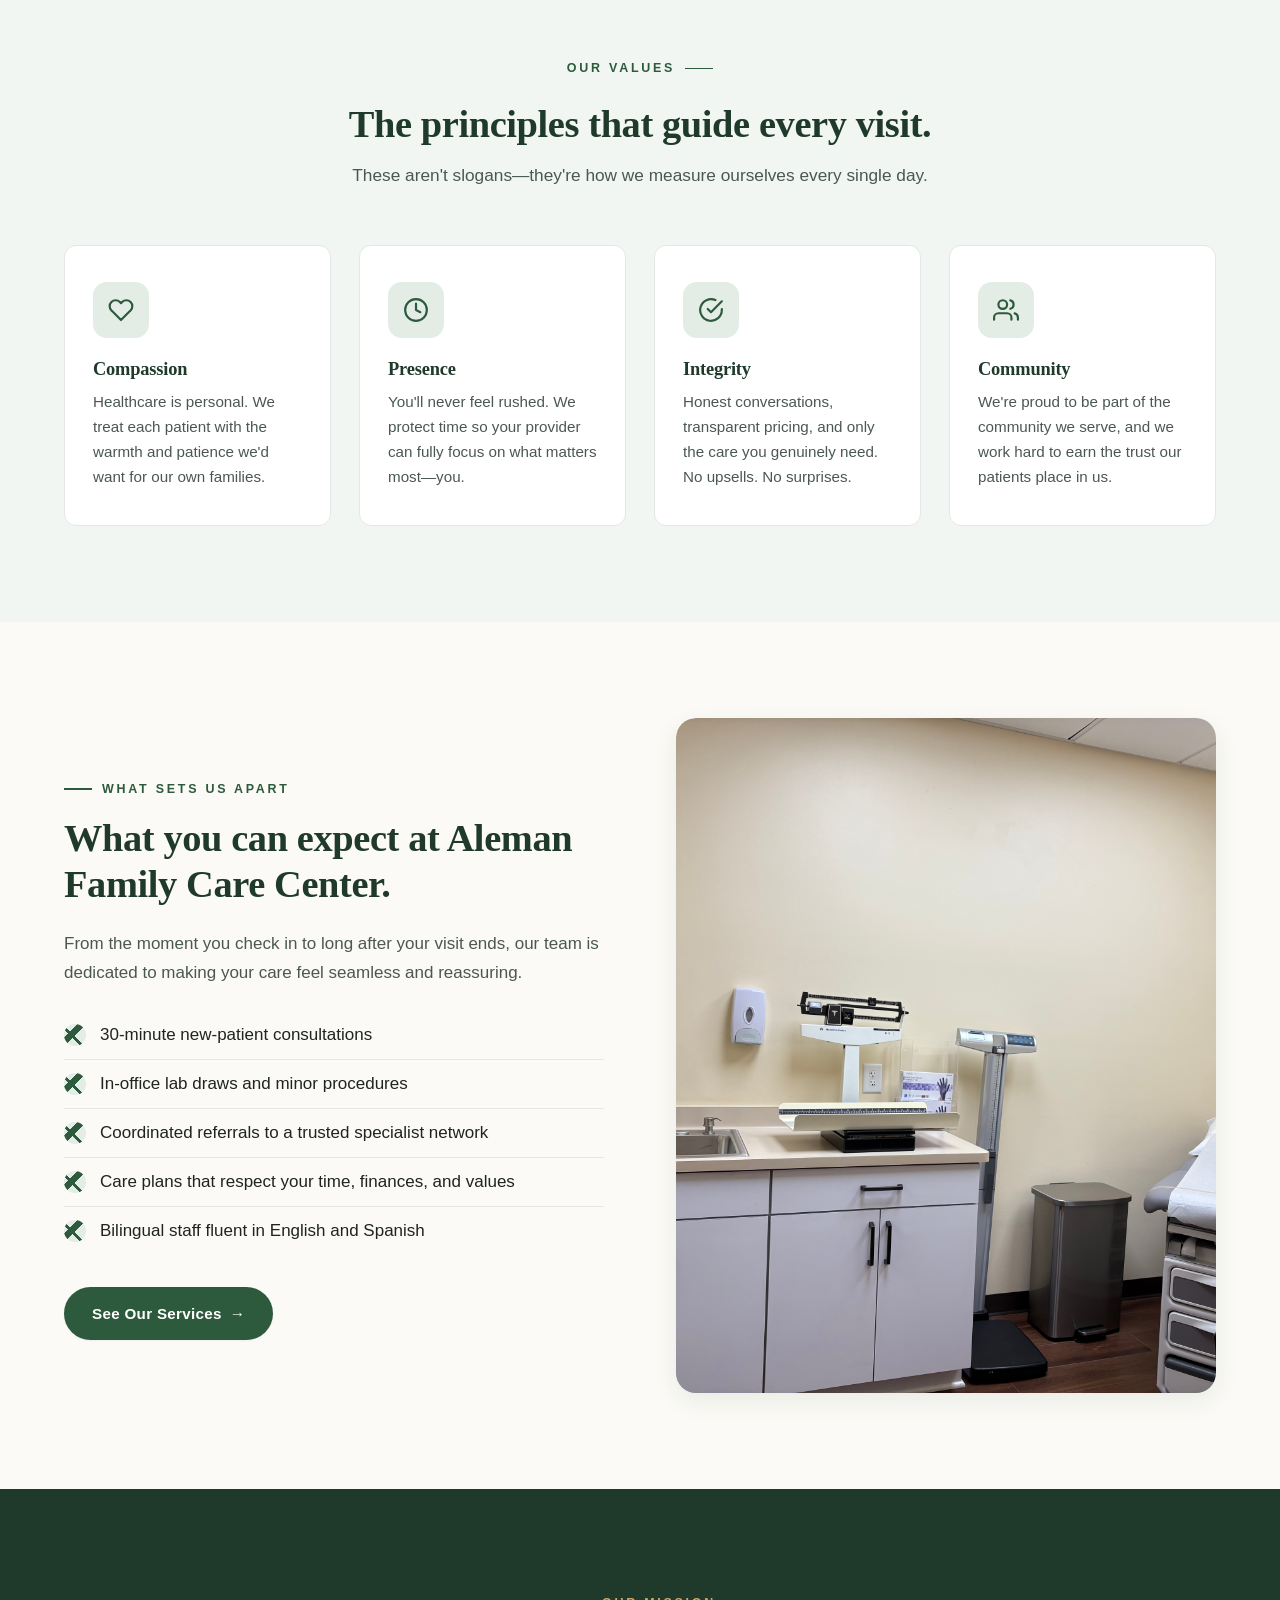
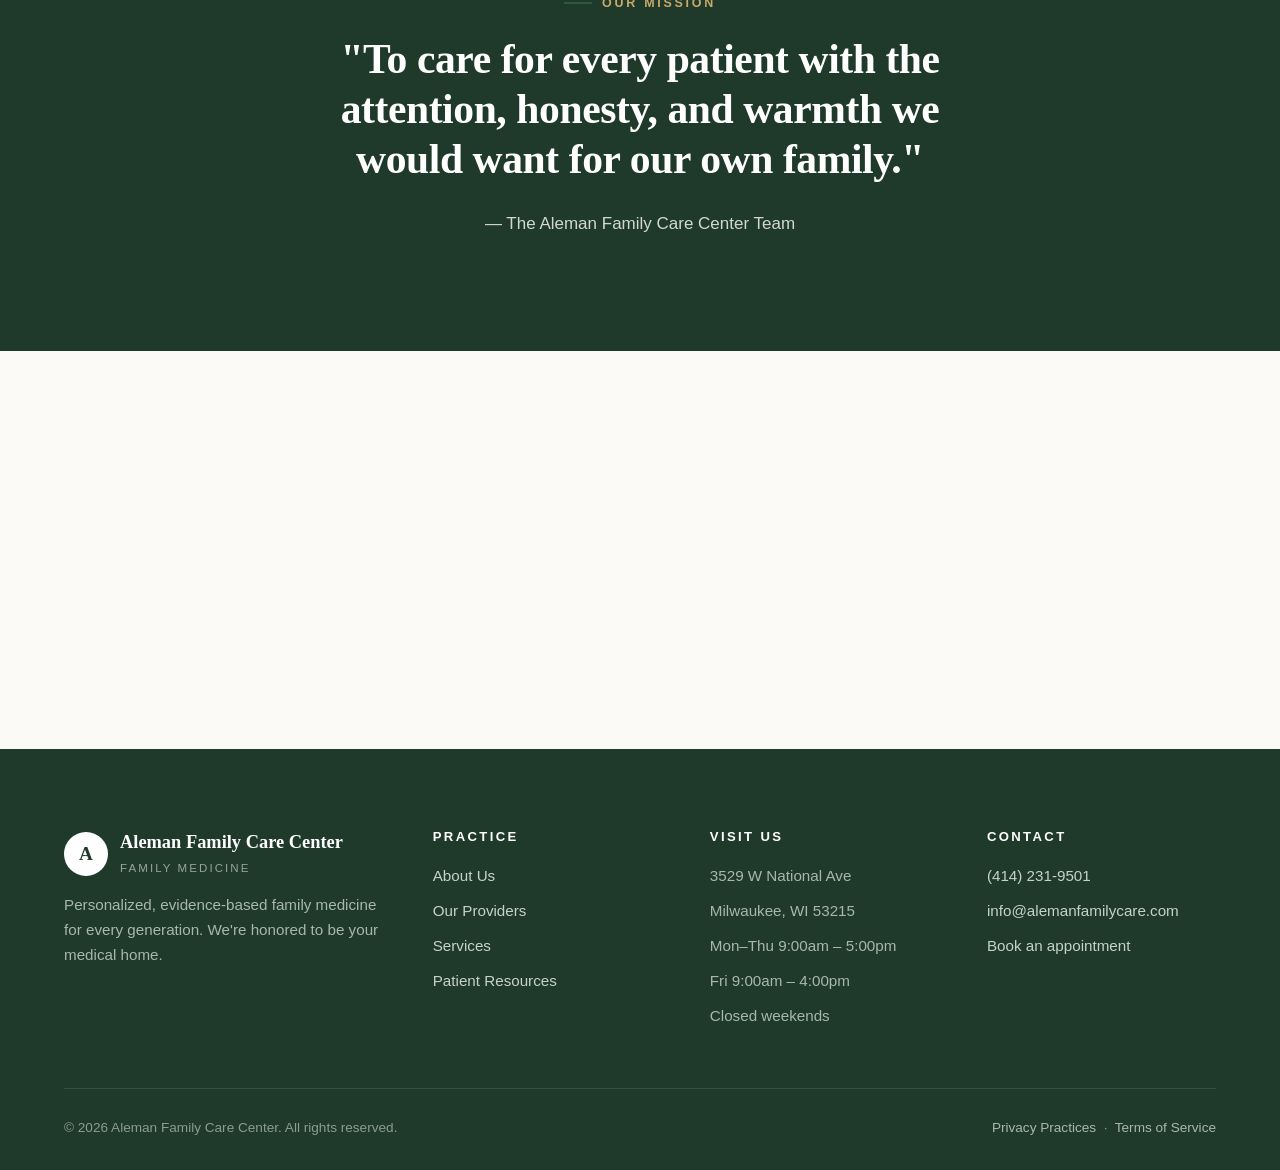
==== commit 21e51a01: "Update about.html" ====
--- a/about.html
+++ b/about.html
@@ -59,10 +59,7 @@
   <div class="container split">
     <div class="reveal">
       <div class="split-image">
-        <div class="placeholder-label">
-          Photo of the founding physicians<br/>or the practice exterior
-          <div class="placeholder-note">Replace with /assets/images/about-1.jpg</div>
-        </div>
+        <img src="Clinic-Interior-1.jpg" alt="Aleman Family Care Center" style="width:100%;height:100%;object-fit:cover;border-radius:inherit;">
       </div>
     </div>
     <div class="split-content reveal">
@@ -157,10 +154,7 @@
     </div>
     <div class="reveal">
       <div class="split-image">
-        <div class="placeholder-label">
-          Photo of an exam room, lobby,<br/>or team in action
-          <div class="placeholder-note">Replace with /assets/images/about-2.jpg</div>
-        </div>
+        <img src="Clinic-Interior-2.jpg" alt="Aleman Family Care Center clinic" style="width:100%;height:100%;object-fit:cover;border-radius:inherit;">
       </div>
     </div>
   </div>
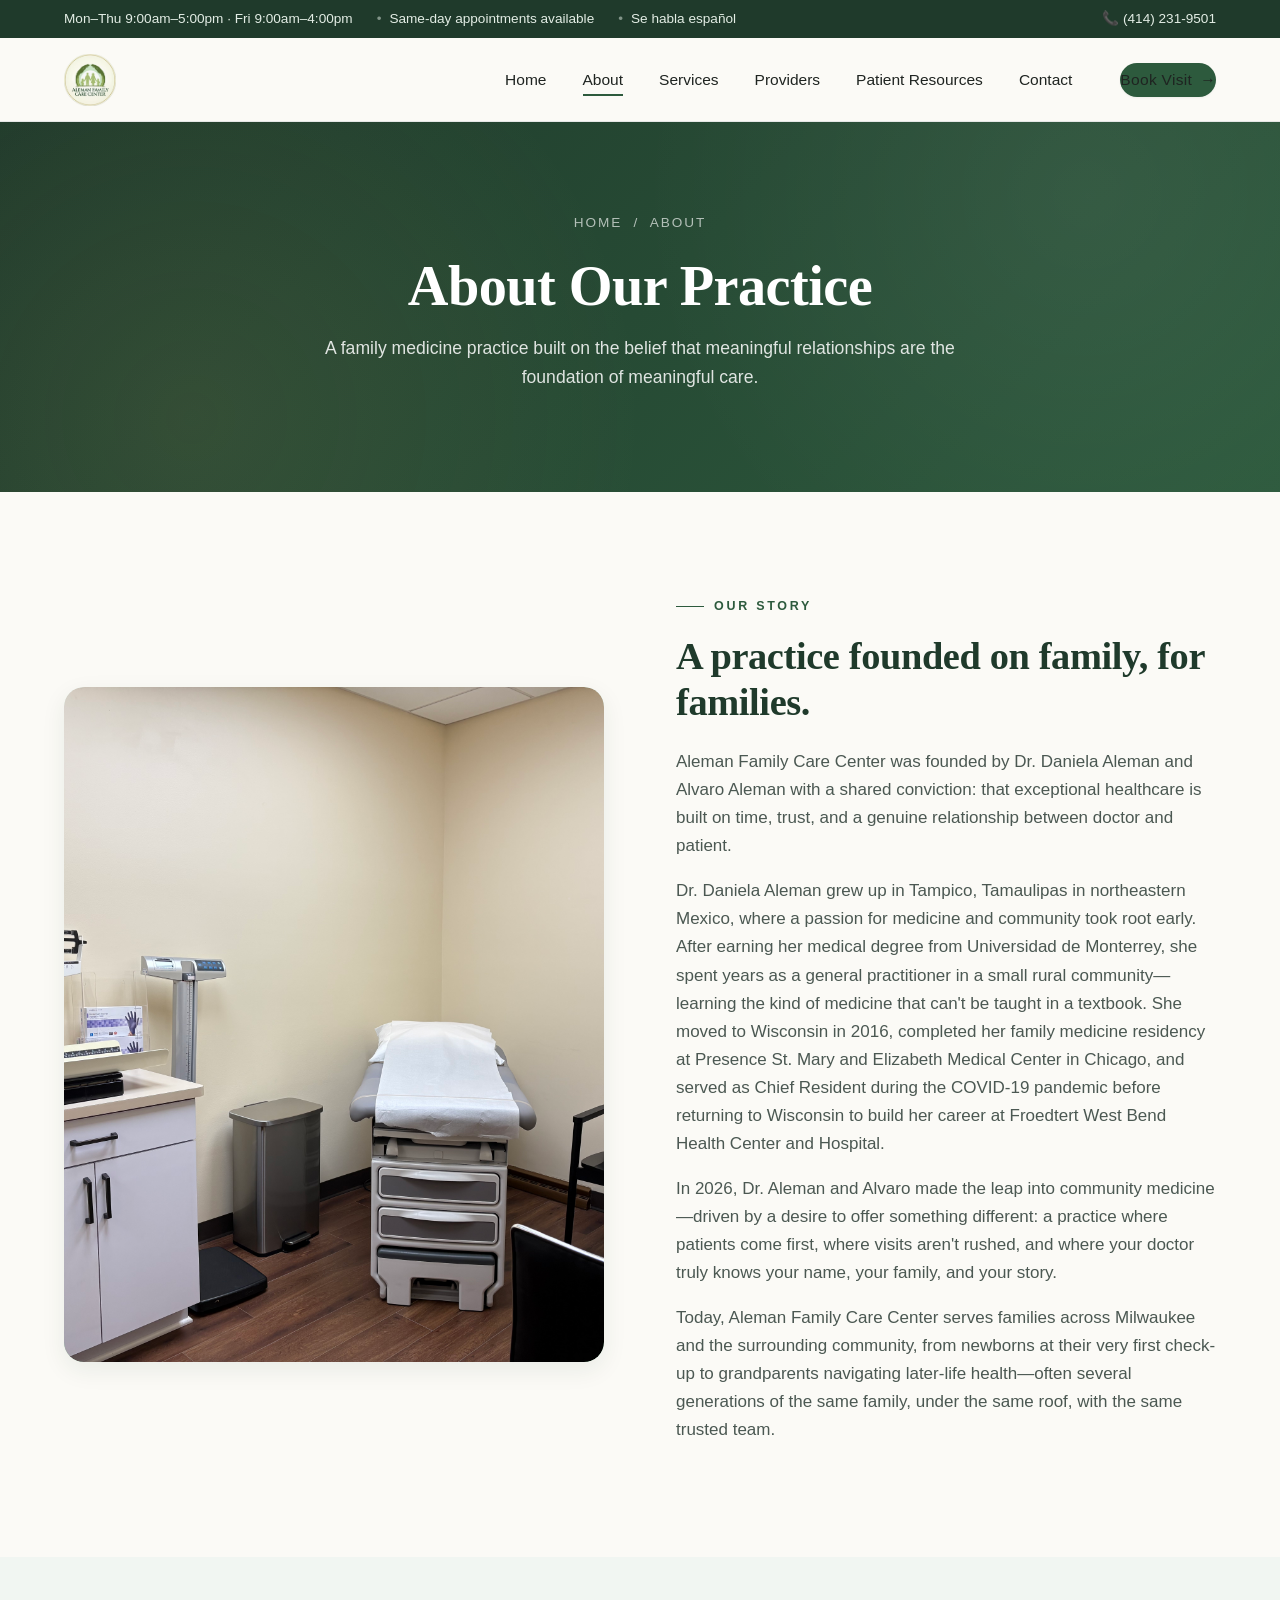
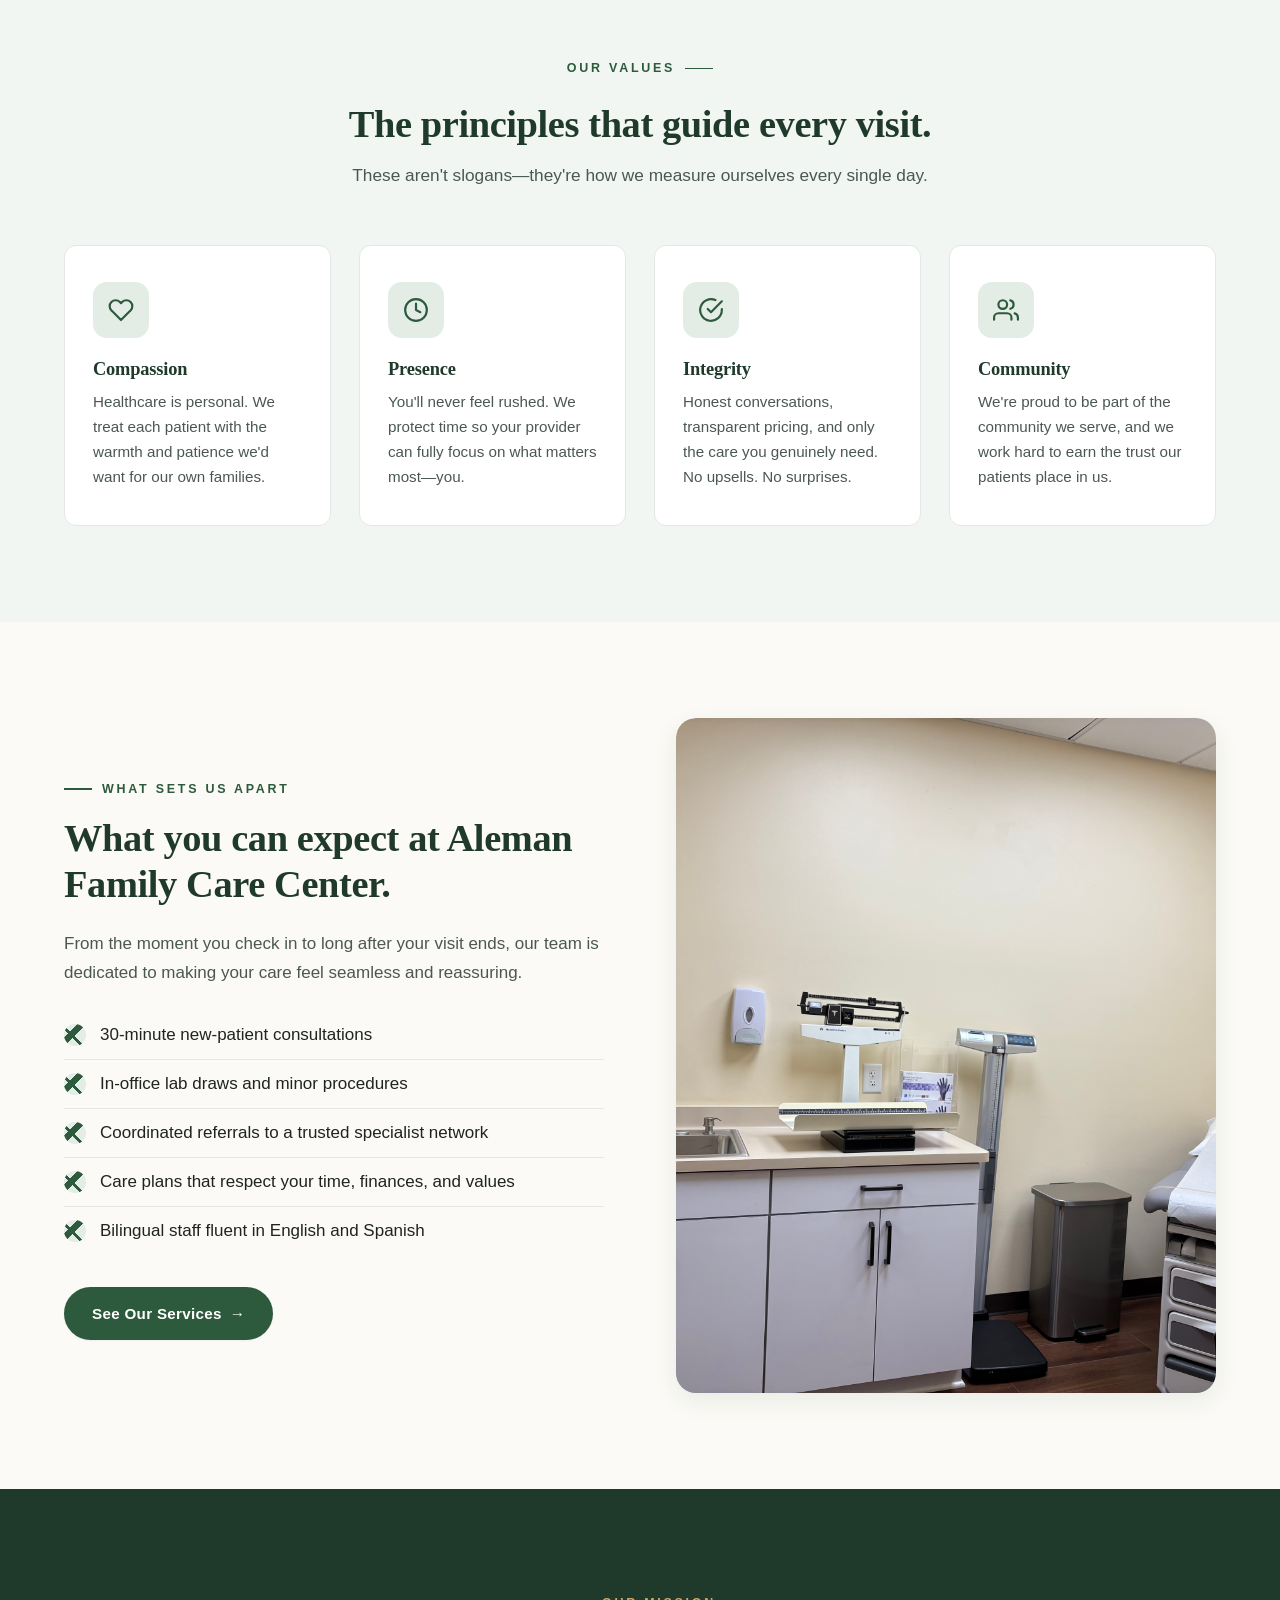
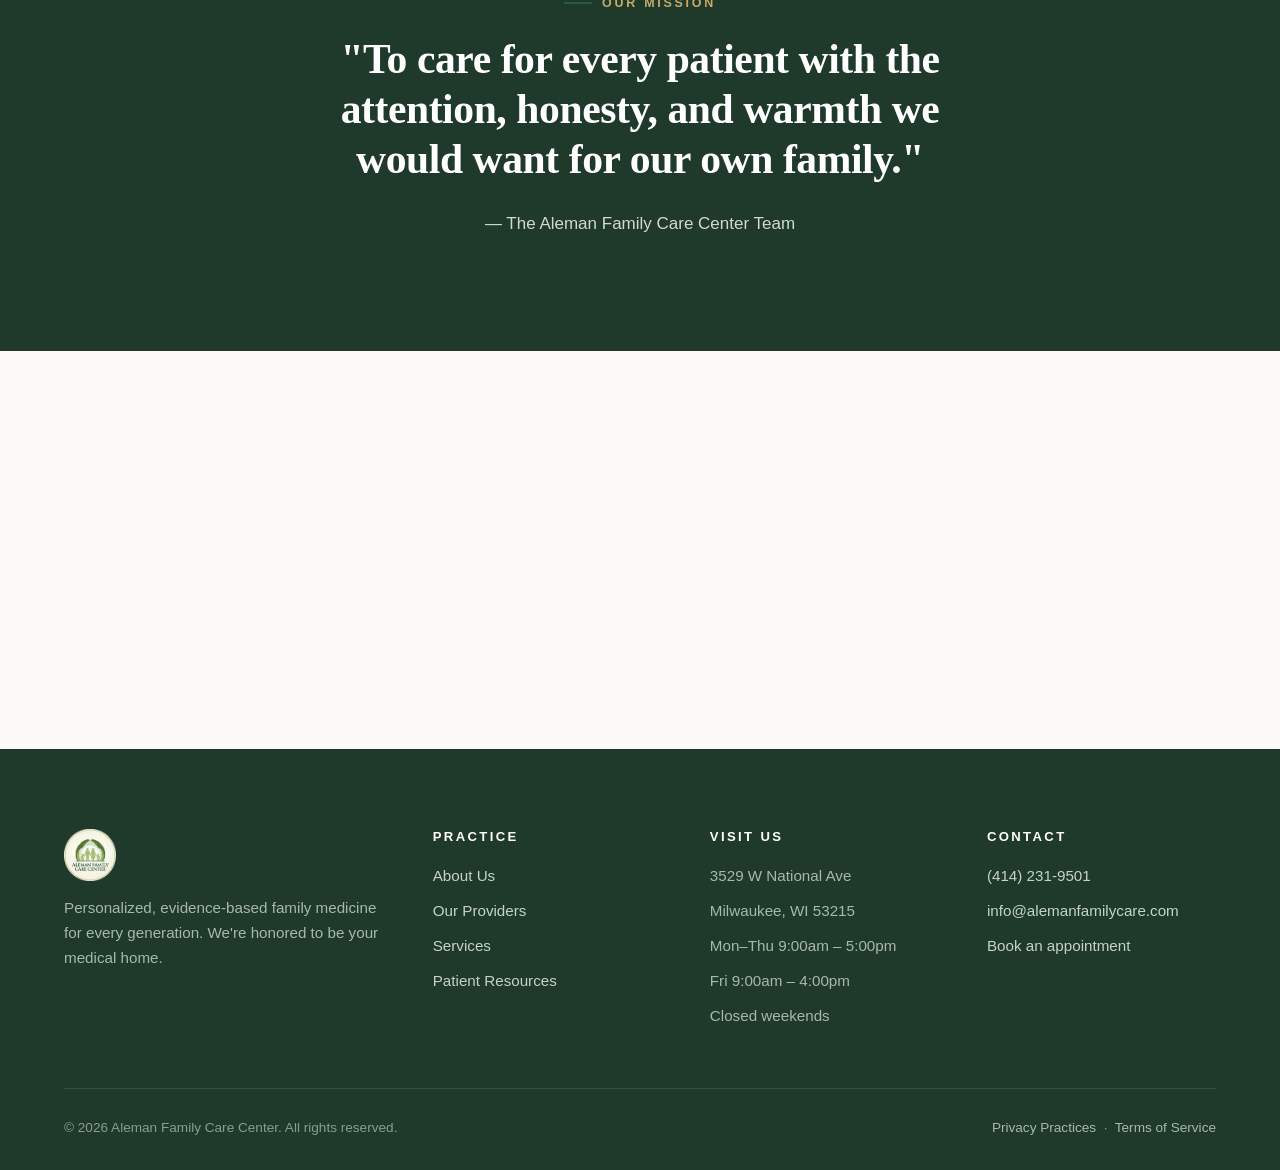
==== commit 840a38c0: "Update about.html" ====
--- a/about.html
+++ b/about.html
@@ -26,11 +26,7 @@
 <header class="nav">
   <div class="container nav-inner">
     <a href="index.html" class="brand">
-      <span class="brand-mark">A</span>
-      <span>
-        <span class="brand-name">Aleman Family Care Center</span>
-        <span class="brand-sub">Family Medicine · Whole-Person Care</span>
-      </span>
+      <img src="Logo.webp" alt="Aleman Family Care Center" style="height:52px;width:auto;display:block;">
     </a>
     <nav>
       <ul class="nav-links">
@@ -190,12 +186,8 @@
     <div class="footer-grid">
       <div>
         <a href="index.html" class="brand">
-          <span class="brand-mark">A</span>
-          <span>
-            <span class="brand-name">Aleman Family Care Center</span>
-            <span class="brand-sub">Family Medicine</span>
-          </span>
-        </a>
+      <img src="Logo.webp" alt="Aleman Family Care Center" style="height:52px;width:auto;display:block;">
+    </a>
         <p style="margin-top:14px; max-width:320px;">Personalized, evidence-based family medicine for every generation. We're honored to be your medical home.</p>
       </div>
       <div>
